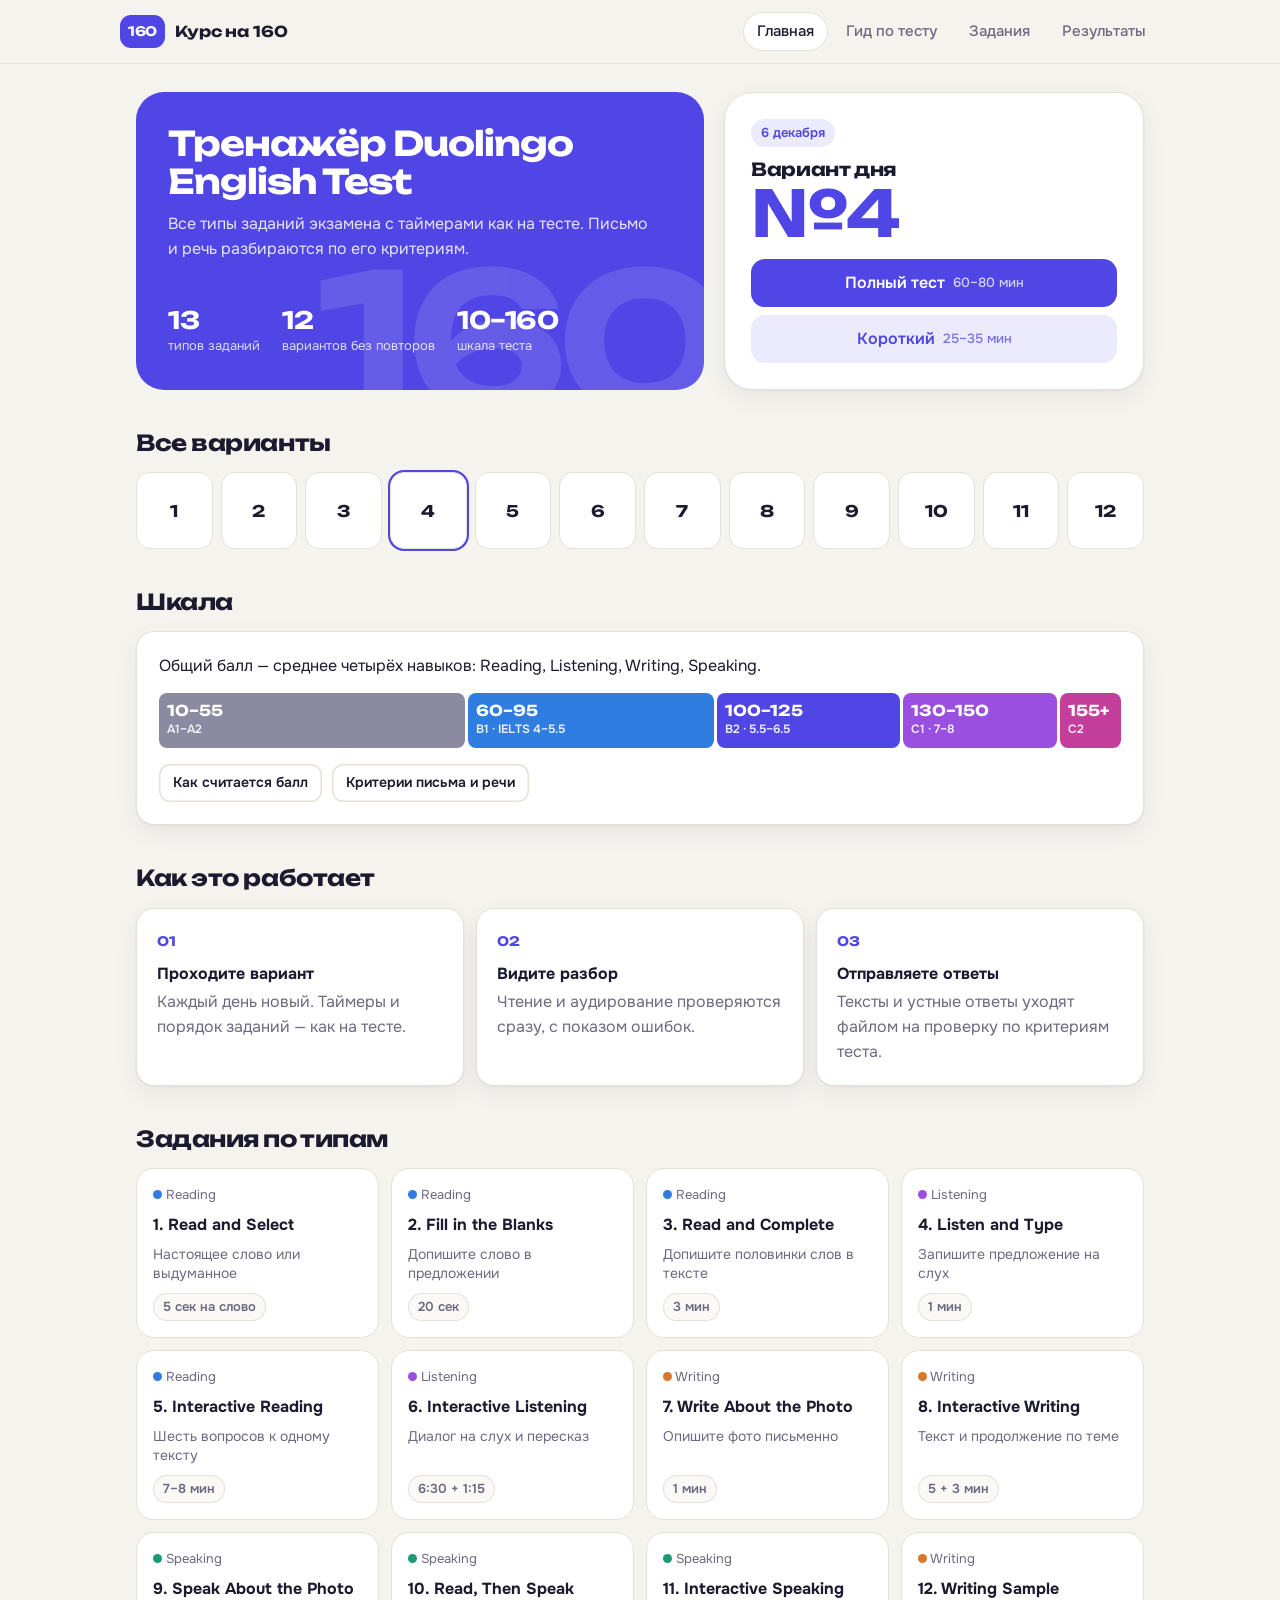
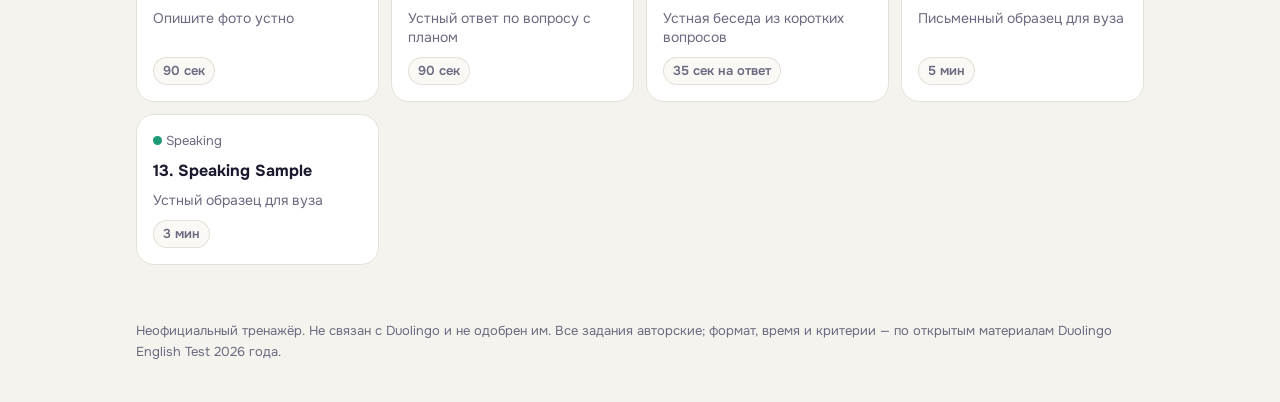
==== index.html @ ee43fe34 "Add DET trainer: 13 task types, 12 variants, guide, answers export Co-Authored-By: Claude Opus 5.5 <" ====
<!doctype html>
<html lang="ru">
<head>
<meta charset="utf-8">
<meta name="viewport" content="width=device-width, initial-scale=1, viewport-fit=cover">
<title>Курс на 160 — тренажёр Duolingo English Test</title>
<meta name="description" content="Неофициальный тренажёр Duolingo English Test: все 13 типов заданий, 12 вариантов, разбор по критериям теста.">
<meta name="theme-color" content="#4f46e5">
<link rel="icon" href="data:image/svg+xml,%3Csvg xmlns='http://www.w3.org/2000/svg' viewBox='0 0 64 64'%3E%3Crect width='64' height='64' rx='16' fill='%234f46e5'/%3E%3Ctext x='32' y='41' font-family='Arial,sans-serif' font-size='24' font-weight='700' text-anchor='middle' fill='white'%3E160%3C/text%3E%3C/svg%3E">
<link rel="preconnect" href="https://fonts.googleapis.com">
<link rel="preconnect" href="https://fonts.gstatic.com" crossorigin>
<link href="https://fonts.googleapis.com/css2?family=Onest:wght@400;500;600;700&family=Unbounded:wght@500;700&display=swap" rel="stylesheet">
<link rel="stylesheet" href="css/style.css?v=8">
</head>
<body>
<header class="top" id="top">
  <a class="logo" href="#/" aria-label="На главную"><span class="logo-mark">160</span><span class="logo-text">Курс на 160</span></a>
  <nav class="nav" id="nav">
    <a href="#/" data-nav="home">Главная</a>
    <a href="#/guide" data-nav="guide">Гид по тесту</a>
    <a href="#/practice" data-nav="practice">Задания</a>
    <a href="#/history" data-nav="history">Результаты</a>
  </nav>
</header>

<main id="app" class="app"></main>

<footer class="foot" id="foot">
  <p>Неофициальный тренажёр. Не связан с Duolingo и не одобрен им. Все задания авторские; формат, время и критерии — по открытым материалам Duolingo English Test 2026 года.</p>
</footer>

<nav class="tabbar" id="tabbar">
  <a href="#/" data-nav="home"><svg viewBox="0 0 24 24"><path d="M4 11.5 12 4l8 7.5V20a1 1 0 0 1-1 1h-4.5v-6h-5v6H5a1 1 0 0 1-1-1z"/></svg><span>Главная</span></a>
  <a href="#/guide" data-nav="guide"><svg viewBox="0 0 24 24"><path d="M5 4h9a4 4 0 0 1 4 4v12H8a3 3 0 0 1-3-3zM8 17h10M9 8h5M9 11.5h5"/></svg><span>Гид</span></a>
  <a href="#/practice" data-nav="practice"><svg viewBox="0 0 24 24"><path d="M4 6h7v5H4zM13 6h7v5h-7zM4 13h7v5H4zM13 13h7v5h-7z"/></svg><span>Задания</span></a>
  <a href="#/history" data-nav="history"><svg viewBox="0 0 24 24"><path d="M5 20V10M12 20V4M19 20v-7"/></svg><span>Результаты</span></a>
</nav>

<div class="toast" id="toast" role="status" aria-live="polite"></div>

<script src="data/words.js?v=8"></script>
<script src="data/fill.js?v=8"></script>
<script src="data/complete.js?v=8"></script>
<script src="data/dictation.js?v=8"></script>
<script src="data/reading.js?v=8"></script>
<script src="data/listening.js?v=8"></script>
<script src="data/prompts.js?v=8"></script>
<script src="js/core.js?v=8"></script>
<script src="js/speech.js?v=8"></script>
<script src="js/tasks.js?v=8"></script>
<script src="js/guide.js?v=8"></script>
<script src="js/app.js?v=8"></script>
</body>
</html>
---- css/style.css ----
:root {
  --bg: #f5f3ee;
  --surface: #ffffff;
  --surface-2: #faf9f6;
  --ink: #1b1a2e;
  --muted: #6c6a80;
  --line: #e5e1d8;
  --accent: #4f46e5;
  --accent-ink: #ffffff;
  --accent-soft: #eceafd;
  --coral: #f2603f;
  --ok: #178f61;
  --ok-soft: #e2f5ec;
  --bad: #cf3f58;
  --bad-soft: #fbe6ea;
  --amber: #c98512;
  --shadow: 0 1px 2px rgba(27, 26, 46, .05), 0 8px 24px rgba(27, 26, 46, .06);
  --r: 18px;
  --r-sm: 12px;
  --font: "Onest", system-ui, -apple-system, "Segoe UI", Roboto, sans-serif;
  --display: "Unbounded", "Onest", system-ui, sans-serif;
  --serif: Georgia, "Times New Roman", serif;
}
@media (prefers-color-scheme: dark) {
  :root {
    --bg: #0f0e1a;
    --surface: #1a1930;
    --surface-2: #15142a;
    --ink: #f1effa;
    --muted: #a3a0bb;
    --line: #2c2a48;
    --accent: #8f88ff;
    --accent-ink: #0f0e1a;
    --accent-soft: #26234b;
    --coral: #ff8163;
    --ok: #4fd3a0;
    --ok-soft: #153528;
    --bad: #ff7c93;
    --bad-soft: #3b1a24;
    --amber: #f0b54a;
    --shadow: 0 1px 2px rgba(0, 0, 0, .3), 0 8px 24px rgba(0, 0, 0, .25);
  }
}

* { box-sizing: border-box; }
html { -webkit-text-size-adjust: 100%; }
body {
  margin: 0;
  background: var(--bg);
  color: var(--ink);
  font: 16px/1.55 var(--font);
  -webkit-font-smoothing: antialiased;
  min-height: 100vh;
  min-height: 100dvh;
}
h1, h2, h3, h4, p { margin: 0; }
a { color: inherit; }
button { font: inherit; color: inherit; }
img { max-width: 100%; display: block; }
[hidden] { display: none !important; }

/* ---------- shell ---------- */
.top {
  position: sticky; top: 0; z-index: 20;
  display: flex; align-items: center; justify-content: space-between; gap: 16px;
  padding: 12px max(16px, calc((100vw - 1040px) / 2));
  background: color-mix(in srgb, var(--bg) 86%, transparent);
  backdrop-filter: blur(12px); -webkit-backdrop-filter: blur(12px);
  border-bottom: 1px solid var(--line);
}
.logo { display: flex; align-items: center; gap: 10px; text-decoration: none; }
.logo-mark {
  font: 700 13px/1 var(--display); letter-spacing: -.02em;
  background: var(--accent); color: var(--accent-ink);
  padding: 10px 8px; border-radius: 11px;
}
.logo-text { font: 700 15px/1 var(--display); letter-spacing: -.01em; }
.nav { display: flex; gap: 4px; }
.nav a {
  text-decoration: none; padding: 8px 14px; border-radius: 999px;
  color: var(--muted); font-weight: 500; font-size: 15px;
}
.nav a:hover { color: var(--ink); }
.nav a.on { background: var(--surface); color: var(--ink); box-shadow: inset 0 0 0 1px var(--line); }
.app { max-width: 1040px; margin: 0 auto; padding: 28px 16px 56px; }
.foot { max-width: 1040px; margin: 0 auto; padding: 0 16px 40px; color: var(--muted); font-size: 13px; }
.tabbar { display: none; }

@media (max-width: 720px) {
  .nav { display: none; }
  .top { padding: 10px 16px; }
  .app { padding: 20px 16px 32px; }
  .foot { padding-bottom: 96px; }
  .tabbar {
    position: fixed; left: 0; right: 0; bottom: 0; z-index: 20;
    display: grid; grid-template-columns: repeat(4, 1fr);
    background: color-mix(in srgb, var(--surface) 94%, transparent);
    backdrop-filter: blur(12px); -webkit-backdrop-filter: blur(12px);
    border-top: 1px solid var(--line);
    padding: 6px 4px calc(6px + env(safe-area-inset-bottom));
  }
  .tabbar a {
    display: flex; flex-direction: column; align-items: center; gap: 2px;
    text-decoration: none; color: var(--muted); font-size: 11px; font-weight: 500; padding: 6px 0;
  }
  .tabbar svg { width: 22px; height: 22px; fill: none; stroke: currentColor; stroke-width: 1.8; stroke-linecap: round; stroke-linejoin: round; }
  .tabbar a.on { color: var(--accent); }
}
body.running .top, body.running .foot, body.running .tabbar { display: none; }
body.running .app { max-width: none; padding: 0; }

/* ---------- basics ---------- */
.btn {
  display: inline-flex; align-items: center; justify-content: center; gap: 8px;
  min-height: 48px; padding: 0 22px; border-radius: 14px; border: 0; cursor: pointer;
  background: var(--accent); color: var(--accent-ink); font-weight: 600; font-size: 16px;
  text-decoration: none; transition: transform .08s, filter .15s, opacity .15s;
}
.btn:hover { filter: brightness(1.07); }
.btn:active { transform: translateY(1px); }
.btn:disabled { opacity: .4; cursor: default; filter: none; }
.btn.ghost { background: transparent; color: var(--ink); box-shadow: inset 0 0 0 1.5px var(--line); }
.btn.soft { background: var(--accent-soft); color: var(--accent); }
.btn.sm { min-height: 38px; padding: 0 14px; font-size: 14px; border-radius: 11px; }
.btn.wide { width: 100%; }
.btn.coral { background: var(--coral); color: #fff; }

.card { background: var(--surface); border: 1px solid var(--line); border-radius: var(--r); padding: 20px; box-shadow: var(--shadow); }
.chip {
  display: inline-flex; align-items: center; gap: 6px; padding: 4px 10px; border-radius: 999px;
  background: var(--accent-soft); color: var(--accent); font-size: 13px; font-weight: 600; white-space: nowrap;
}
.chip.plain { background: var(--surface-2); color: var(--muted); box-shadow: inset 0 0 0 1px var(--line); }
.chip.ok { background: var(--ok-soft); color: var(--ok); }
.chip.bad { background: var(--bad-soft); color: var(--bad); }
.muted { color: var(--muted); }
.sec { margin-top: 40px; }
.sec > h2 { font: 700 22px/1.2 var(--display); letter-spacing: -.02em; margin-bottom: 16px; }
.row { display: flex; flex-wrap: wrap; gap: 10px; align-items: center; }
.grid { display: grid; gap: 12px; }
.grid > * { min-width: 0; }
.en { font-family: var(--serif); }

/* ---------- home ---------- */
.hero {
  display: grid; grid-template-columns: 1.15fr .85fr; gap: 20px; align-items: stretch;
}
.hero-main {
  background: var(--accent); color: var(--accent-ink); border-radius: 28px; padding: 32px;
  display: flex; flex-direction: column; justify-content: space-between; gap: 28px; position: relative; overflow: hidden;
}
.hero-main::after {
  content: "160"; position: absolute; right: -18px; bottom: -46px;
  font: 700 190px/1 var(--display); letter-spacing: -.06em; opacity: .12; pointer-events: none;
}
.hero-main h1 { font: 700 34px/1.12 var(--display); letter-spacing: -.03em; max-width: 13em; }
.hero-main p { opacity: .86; max-width: 30em; margin-top: 12px; }
.hero-facts { display: flex; gap: 22px; flex-wrap: wrap; position: relative; z-index: 1; }
.hero-facts div b { display: block; font: 700 24px/1.1 var(--display); letter-spacing: -.02em; }
.hero-facts div span { font-size: 13px; opacity: .8; }
.today { display: flex; flex-direction: column; gap: 14px; justify-content: space-between; border-radius: 28px; padding: 26px; }
.today .num { font: 700 64px/1 var(--display); letter-spacing: -.04em; color: var(--accent); }
.today h2 { font: 700 18px/1.2 var(--display); letter-spacing: -.02em; }
.today .btns { display: grid; gap: 8px; }
.today .btn small { font-weight: 500; opacity: .75; }

.variants { grid-template-columns: repeat(12, 1fr); gap: 8px; }
.variants button {
  aspect-ratio: 1; border-radius: 14px; border: 1px solid var(--line); background: var(--surface); cursor: pointer;
  font: 700 16px/1 var(--display); position: relative; transition: transform .1s, border-color .15s;
}
.variants button:hover { border-color: var(--accent); transform: translateY(-2px); }
.variants button.done { background: var(--ok-soft); border-color: transparent; color: var(--ok); }
.variants button.today-v { box-shadow: 0 0 0 2px var(--accent); }
@media (max-width: 720px) { .variants { grid-template-columns: repeat(6, 1fr); } }

.types { grid-template-columns: repeat(auto-fill, minmax(230px, 1fr)); }
.type {
  display: flex; flex-direction: column; gap: 10px; text-align: left; cursor: pointer;
  background: var(--surface); border: 1px solid var(--line); border-radius: var(--r); padding: 16px;
  transition: transform .1s, border-color .15s; text-decoration: none;
}
.type:hover { border-color: var(--accent); transform: translateY(-2px); }
.type b { font-size: 16px; line-height: 1.25; }
.type span.ru { color: var(--muted); font-size: 14px; line-height: 1.35; }
.type .row { margin-top: auto; gap: 6px; }
.skill-R { --c: #2f7de1; } .skill-L { --c: #9a4fe0; } .skill-W { --c: #d9772b; } .skill-S { --c: #1c9a78; }
.dot { width: 9px; height: 9px; border-radius: 50%; background: var(--c, var(--accent)); display: inline-block; }

.scale { padding: 22px; }
.scale-bar { display: grid; grid-template-columns: 10fr 8fr 6fr 5fr 2fr; gap: 3px; margin-top: 14px; }
.scale-bar div { border-radius: 8px; padding: 10px 8px; color: #fff; font-size: 12px; font-weight: 600; min-width: 0; }
.scale-bar b { display: block; font: 700 15px/1.1 var(--display); }
.scale-bar span { opacity: .9; white-space: nowrap; }
.scale-bar .a { background: #8b8aa0; } .scale-bar .b1 { background: #2f7de1; } .scale-bar .b2 { background: #4f46e5; }
.scale-bar .c1 { background: #9a4fe0; } .scale-bar .c2 { background: #c43f9b; }
@media (max-width: 720px) {
  .hero { grid-template-columns: 1fr; }
  .hero-main { padding: 24px; border-radius: 22px; }
  .hero-main h1 { font-size: 26px; }
  .hero-main::after { font-size: 130px; bottom: -30px; }
  .today { border-radius: 22px; }
  .scale-bar { grid-template-columns: 1fr; gap: 4px; }
  .scale-bar div { display: flex; justify-content: space-between; align-items: center; padding: 10px 14px; font-size: 13px; }
  .scale-bar b { font-size: 15px; }
}

.steps3 { grid-template-columns: repeat(3, 1fr); }
.steps3 .card b { display: block; margin: 8px 0 4px; }
.steps3 .n { font: 700 13px/1 var(--display); color: var(--accent); }
@media (max-width: 720px) { .steps3 { grid-template-columns: 1fr; } }

/* ---------- guide ---------- */
.guide-wrap { display: grid; grid-template-columns: 230px minmax(0, 1fr); gap: 32px; align-items: start; }
.guide-wrap > * { min-width: 0; }
.toc { position: sticky; top: 76px; display: flex; flex-direction: column; gap: 2px; max-height: calc(100vh - 100px); overflow: auto; padding-right: 4px; }
.toc a { text-decoration: none; color: var(--muted); font-size: 14px; padding: 6px 10px; border-radius: 9px; line-height: 1.3; }
.toc a:hover { color: var(--ink); background: var(--surface); }
.toc .grp { font: 700 11px/1 var(--display); letter-spacing: .06em; text-transform: uppercase; color: var(--muted); padding: 14px 10px 6px; }
.guide h1 { font: 700 30px/1.15 var(--display); letter-spacing: -.03em; }
.guide .lead { color: var(--muted); margin-top: 10px; max-width: 46em; }
.guide section { padding-top: 36px; scroll-margin-top: 70px; }
.guide h2 { font: 700 21px/1.2 var(--display); letter-spacing: -.02em; margin-bottom: 12px; }
.guide h3 { font-size: 16px; margin: 18px 0 6px; }
.guide p + p { margin-top: 10px; }
.guide ul, .guide ol { margin: 8px 0 0; padding-left: 22px; }
.guide li { margin: 5px 0; }
.guide li::marker { color: var(--accent); }
.guide .meta { display: flex; flex-wrap: wrap; gap: 6px; margin-bottom: 12px; }
.guide .ex { background: var(--surface); border: 1px solid var(--line); border-left: 4px solid var(--accent); border-radius: 12px; padding: 14px 16px; margin-top: 12px; }
.guide .ex .lbl { font: 700 11px/1 var(--display); letter-spacing: .06em; text-transform: uppercase; color: var(--accent); margin-bottom: 8px; }
.guide .ex p.en, .guide .ex .en { font-size: 16.5px; line-height: 1.55; }
.guide .ex .why { color: var(--muted); font-size: 14px; margin-top: 8px; }
.guide .task { border-top: 1px solid var(--line); margin-top: 36px; }
.guide .task .head { display: flex; justify-content: space-between; gap: 12px; align-items: flex-start; flex-wrap: wrap; margin-bottom: 10px; }
.guide .task h2 { margin: 0; }
.guide .task .ru { color: var(--muted); }
.tbl { width: 100%; border-collapse: collapse; font-size: 14.5px; margin-top: 12px; background: var(--surface); border-radius: 12px; overflow: hidden; box-shadow: 0 0 0 1px var(--line); }
.tbl th, .tbl td { text-align: left; padding: 8px 12px; border-bottom: 1px solid var(--line); vertical-align: top; }
.tbl th { background: var(--surface-2); font-size: 12.5px; color: var(--muted); font-weight: 600; }
.tbl tr:last-child td { border-bottom: 0; }
.tbl td.num, .tbl th.num { font-variant-numeric: tabular-nums; white-space: nowrap; }
.tbl-scroll { overflow-x: auto; }
.gbx { letter-spacing: .12em; color: var(--accent); font-weight: 700; }
@media (max-width: 860px) {
  .guide-wrap { grid-template-columns: minmax(0, 1fr); gap: 16px; }
  .toc { position: static; flex-direction: row; overflow-x: auto; max-height: none; padding-bottom: 6px; gap: 6px; margin: 0 -16px; padding-left: 16px; padding-right: 16px; }
  .toc a { white-space: nowrap; background: var(--surface); box-shadow: inset 0 0 0 1px var(--line); }
  .toc .grp { display: none; }
  .guide h1 { font-size: 24px; }
}

/* ---------- preflight ---------- */
.pre { max-width: 560px; margin: 0 auto; }
.pre h1 { font: 700 26px/1.15 var(--display); letter-spacing: -.03em; }
.pre .list { display: grid; gap: 8px; margin: 18px 0; }
.pre .list div { display: flex; justify-content: space-between; gap: 12px; padding: 10px 14px; border-radius: 12px; background: var(--surface); border: 1px solid var(--line); font-size: 15px; }
.pre .list div span:last-child { color: var(--muted); white-space: nowrap; }
.field { display: grid; gap: 6px; margin: 16px 0; }
.field label { font-size: 14px; font-weight: 600; }
.input, .ta {
  width: 100%; border: 1.5px solid var(--line); background: var(--surface); color: var(--ink);
  border-radius: 12px; padding: 12px 14px; font: 16px/1.5 var(--font); outline: none;
}
.input:focus, .ta:focus { border-color: var(--accent); }
.ta { resize: vertical; min-height: 150px; font-family: var(--serif); font-size: 17px; }
.checks { display: grid; gap: 8px; margin: 14px 0 20px; }
.check { display: flex; align-items: center; gap: 10px; font-size: 15px; }
.check i { width: 10px; height: 10px; border-radius: 50%; background: var(--line); flex: none; }
.check.ok i { background: var(--ok); } .check.bad i { background: var(--bad); } .check.warn i { background: var(--amber); }

/* ---------- runner ---------- */
.run { min-height: 100vh; min-height: 100dvh; display: flex; flex-direction: column; background: var(--bg); }
.run-top { display: grid; grid-template-columns: 44px 1fr auto; align-items: center; gap: 8px; padding: 10px 14px; }
.icon-btn { width: 40px; height: 40px; border-radius: 12px; border: 0; background: transparent; cursor: pointer; font-size: 18px; color: var(--muted); }
.icon-btn:hover { background: var(--surface); color: var(--ink); }
.run-title { min-width: 0; text-align: center; }
.run-title b { display: block; font-size: 15px; white-space: nowrap; overflow: hidden; text-overflow: ellipsis; }
.run-title span { font-size: 12.5px; color: var(--muted); }
.run-timer { font: 700 16px/1 var(--display); font-variant-numeric: tabular-nums; min-width: 62px; text-align: right; padding-right: 4px; }
.run-timer.low { color: var(--coral); }
.bars { padding: 0 14px; display: grid; gap: 4px; }
.bar { height: 4px; border-radius: 4px; background: var(--line); overflow: hidden; }
.bar i { display: block; height: 100%; width: 0; background: var(--accent); border-radius: 4px; transition: width .2s linear; }
.bar.time i { background: var(--ink); opacity: .55; transition: width .1s linear; }
.bar.time.low i { background: var(--coral); opacity: 1; }
.run-body { flex: 1; width: 100%; max-width: 860px; margin: 0 auto; padding: 22px 16px 16px; display: flex; flex-direction: column; }
.run-body.wide { max-width: 1080px; }
.run-foot { position: sticky; bottom: 0; padding: 12px 16px calc(14px + env(safe-area-inset-bottom)); background: linear-gradient(to top, var(--bg) 70%, transparent); display: flex; justify-content: center; gap: 10px; }
.run-foot .btn { min-width: min(320px, 100%); }
.ask { font-size: 18px; font-weight: 600; line-height: 1.35; margin-bottom: 16px; }
.hint { color: var(--muted); font-size: 14px; }
.center-stack { flex: 1; display: flex; flex-direction: column; align-items: center; justify-content: center; text-align: center; gap: 22px; padding-bottom: 8vh; }
.bigword { font: 500 clamp(34px, 9vw, 60px)/1.1 var(--serif); letter-spacing: .01em; word-break: break-word; }
.yn { display: grid; grid-template-columns: 1fr 1fr; gap: 12px; width: min(420px, 100%); }
.yn button { min-height: 72px; border-radius: 18px; border: 2px solid var(--line); background: var(--surface); font-size: 19px; font-weight: 700; cursor: pointer; display: flex; align-items: center; justify-content: center; gap: 8px; }
.yn .yes:hover, .yn .yes:active { border-color: var(--ok); color: var(--ok); }
.yn .no:hover, .yn .no:active { border-color: var(--bad); color: var(--bad); }

.passage { font: 18px/1.9 var(--serif); background: var(--surface); border: 1px solid var(--line); border-radius: var(--r); padding: 18px 20px; }
.passage h3 { font: 700 15px/1.3 var(--font); margin-bottom: 8px; }
.sentence { font: 21px/2 var(--serif); text-align: center; margin: auto 0; padding: 6vh 0 10vh; }

.gap { display: inline-flex; align-items: baseline; white-space: nowrap; }
.gboxes { position: relative; display: inline-flex; gap: 2px; margin-left: 1px; vertical-align: baseline; }
.gbox {
  display: inline-block; width: .82em; height: 1.35em; line-height: 1.35em; text-align: center; font-style: normal;
  border-radius: 5px; background: var(--accent-soft); color: var(--accent); font-weight: 700;
  box-shadow: inset 0 -2px 0 color-mix(in srgb, var(--accent) 45%, transparent);
}
.gbox.cur { box-shadow: inset 0 0 0 2px var(--accent); }
.ginput { position: absolute; inset: 0; width: 100%; height: 100%; opacity: 0; font-size: 16px; border: 0; padding: 0; margin: 0; cursor: text; }

.player { display: flex; align-items: center; gap: 14px; margin: 6px 0 18px; }
.play {
  width: 64px; height: 64px; border-radius: 50%; border: 0; background: var(--accent); color: var(--accent-ink); cursor: pointer;
  display: grid; place-items: center; flex: none; transition: transform .1s;
}
.play svg { width: 28px; height: 28px; fill: currentColor; }
.play:disabled { opacity: .4; cursor: default; }
.play.on { animation: pulse 1.1s ease-in-out infinite; }
@keyframes pulse { 50% { box-shadow: 0 0 0 12px color-mix(in srgb, var(--accent) 22%, transparent); } }

.split { display: grid; grid-template-columns: 1.2fr 1fr; gap: 20px; align-items: start; }
@media (max-width: 860px) { .split { grid-template-columns: 1fr; } }
.passage select {
  font: 600 16px/1.2 var(--font); color: var(--accent); background: var(--accent-soft); border: 1.5px solid transparent;
  border-radius: 9px; padding: 5px 6px; margin: 0 2px; max-width: 46vw; cursor: pointer;
}
.passage select:focus { border-color: var(--accent); outline: none; }
.passage .slot { display: block; margin: 10px 0; padding: 10px 14px; border-radius: 12px; border: 2px dashed var(--accent); color: var(--accent); background: var(--accent-soft); min-height: 2.6em; }
.passage .w { cursor: pointer; border-radius: 4px; padding: 2px 0; -webkit-tap-highlight-color: transparent; }
.passage.hl { user-select: none; -webkit-user-select: none; }
.passage .w.sel { background: #ffe27a; color: #1b1a2e; box-shadow: .32em 0 0 #ffe27a; }
.passage .w.sel.last { box-shadow: none; }
.passage .w.sel.first { border-radius: 4px 0 0 4px; } .passage .w.sel.last { border-radius: 0 4px 4px 0; }
.opts { display: grid; gap: 8px; }
.opt {
  display: block; width: 100%; text-align: left; padding: 13px 16px; border-radius: 14px; cursor: pointer;
  background: var(--surface); border: 1.5px solid var(--line); font-size: 16px; line-height: 1.4;
}
.opt:hover { border-color: var(--accent); }
.opt.sel { border-color: var(--accent); background: var(--accent-soft); }
.opt.right { border-color: var(--ok); background: var(--ok-soft); }
.opt.wrong { border-color: var(--bad); background: var(--bad-soft); }
.opt:disabled { cursor: default; opacity: 1; color: inherit; }

.chat { display: grid; gap: 8px; margin-bottom: 16px; }
.bub { max-width: 86%; padding: 10px 14px; border-radius: 16px; font-size: 15.5px; line-height: 1.4; }
.bub.them { background: var(--surface); border: 1px solid var(--line); border-bottom-left-radius: 5px; justify-self: start; }
.bub.me { background: var(--accent); color: var(--accent-ink); border-bottom-right-radius: 5px; justify-self: end; }
.bub small { display: block; font-size: 11.5px; opacity: .7; font-weight: 600; margin-bottom: 2px; }
.lc { display: grid; gap: 12px; }
.lc label { font: 17px/1.7 var(--serif); display: block; }
.lc input { display: inline-block; width: min(320px, 100%); margin: 0 4px; padding: 7px 10px; font-size: 16px; }

.photo { border-radius: var(--r); overflow: hidden; background: var(--line); aspect-ratio: 4 / 3; max-height: 46vh; margin: 0 auto 14px; width: 100%; }
.photo img { width: 100%; height: 100%; object-fit: cover; }
.counter { display: flex; justify-content: space-between; color: var(--muted); font-size: 13px; margin-top: 6px; }
.prompt { font: 19px/1.55 var(--serif); background: var(--surface); border: 1px solid var(--line); border-radius: var(--r); padding: 18px 20px; margin-bottom: 14px; }
.prompt ul { margin: 10px 0 0; padding-left: 22px; }
.prompt .prev { font-size: 15px; color: var(--muted); border-top: 1px solid var(--line); margin-top: 12px; padding-top: 12px; white-space: pre-wrap; }
.phase { align-self: flex-start; margin-bottom: 12px; }

.rec { display: flex; flex-direction: column; align-items: center; gap: 12px; padding: 18px 0 8px; margin-top: auto; }
.mic {
  width: 84px; height: 84px; border-radius: 50%; border: 0; cursor: pointer; display: grid; place-items: center;
  background: var(--coral); color: #fff; transition: transform .1s;
}
.mic svg { width: 34px; height: 34px; fill: currentColor; }
.mic.live { animation: pulse-r 1.2s ease-in-out infinite; }
.mic:disabled { background: var(--line); color: var(--muted); cursor: default; }
@keyframes pulse-r { 50% { box-shadow: 0 0 0 16px color-mix(in srgb, var(--coral) 22%, transparent); } }
.rec .state { font-weight: 600; }
.live-text { color: var(--muted); font-size: 14px; text-align: center; min-height: 2.9em; max-height: 2.9em; overflow: hidden; display: flex; flex-direction: column; justify-content: flex-end; width: 100%; }
.avatar { width: 96px; height: 96px; border-radius: 50%; background: var(--accent-soft); color: var(--accent); display: grid; place-items: center; }
.avatar svg { width: 44px; height: 44px; fill: currentColor; }
.avatar.on { animation: pulse 1.1s ease-in-out infinite; }

.interlude { flex: 1; display: flex; flex-direction: column; justify-content: center; gap: 14px; max-width: 520px; margin: 0 auto; width: 100%; padding-bottom: 6vh; }
.interlude .k { font: 700 12px/1 var(--display); letter-spacing: .08em; text-transform: uppercase; color: var(--accent); }
.interlude h2 { font: 700 28px/1.15 var(--display); letter-spacing: -.03em; }
.interlude .facts { display: flex; flex-wrap: wrap; gap: 6px; }

/* ---------- results ---------- */
.res-head { display: flex; justify-content: space-between; align-items: flex-end; gap: 16px; flex-wrap: wrap; }
.res-head h1 { font: 700 28px/1.15 var(--display); letter-spacing: -.03em; }
.est { grid-template-columns: repeat(4, 1fr); margin-top: 18px; }
.est .card { padding: 16px; }
.est .v { font: 700 30px/1 var(--display); letter-spacing: -.03em; margin-top: 8px; }
.est .v.wait { font-size: 15px; font-family: var(--font); color: var(--muted); font-weight: 500; line-height: 1.3; }
.est .k { font-size: 13px; color: var(--muted); display: flex; align-items: center; gap: 6px; }
@media (max-width: 720px) { .est { grid-template-columns: 1fr 1fr; } }
.send { border: 2px solid var(--accent); }
.send h3 { font: 700 18px/1.2 var(--display); letter-spacing: -.02em; }
.send .row { margin-top: 14px; }
.acc { border: 1px solid var(--line); border-radius: var(--r-sm); background: var(--surface); overflow: hidden; }
.acc + .acc { margin-top: 8px; }
.acc summary { list-style: none; cursor: pointer; padding: 14px 16px; display: flex; align-items: center; justify-content: space-between; gap: 12px; }
.acc summary::-webkit-details-marker { display: none; }
.acc summary b { font-size: 15.5px; }
.acc .in { padding: 4px 16px 16px; display: grid; gap: 10px; }
.meter { width: 90px; height: 6px; border-radius: 6px; background: var(--line); overflow: hidden; flex: none; }
.meter i { display: block; height: 100%; background: var(--ok); }
.rv { font-size: 15px; line-height: 1.5; padding: 10px 12px; border-radius: 10px; background: var(--surface-2); }
.rv .q { color: var(--muted); font-size: 13.5px; margin-bottom: 4px; }
.rv .en { font-size: 16px; }
.rv ins { text-decoration: none; background: var(--ok-soft); color: var(--ok); border-radius: 4px; padding: 0 3px; }
.rv del { text-decoration: line-through; background: var(--bad-soft); color: var(--bad); border-radius: 4px; padding: 0 3px; }
.rv img { border-radius: 10px; max-width: 220px; margin-bottom: 8px; }
.wordgrid { display: flex; flex-wrap: wrap; gap: 6px; }
.empty { text-align: center; padding: 56px 16px; color: var(--muted); }
.hist { display: grid; gap: 8px; }
.hist a { display: flex; justify-content: space-between; align-items: center; gap: 12px; text-decoration: none; padding: 14px 16px; border-radius: var(--r-sm); background: var(--surface); border: 1px solid var(--line); }
.hist a:hover { border-color: var(--accent); }

.toast {
  position: fixed; left: 50%; bottom: 90px; transform: translate(-50%, 20px); z-index: 50;
  background: var(--ink); color: var(--bg); padding: 10px 16px; border-radius: 12px; font-size: 14.5px; font-weight: 500;
  opacity: 0; pointer-events: none; transition: opacity .2s, transform .2s; max-width: calc(100vw - 32px); text-align: center;
}
.toast.on { opacity: 1; transform: translate(-50%, 0); }
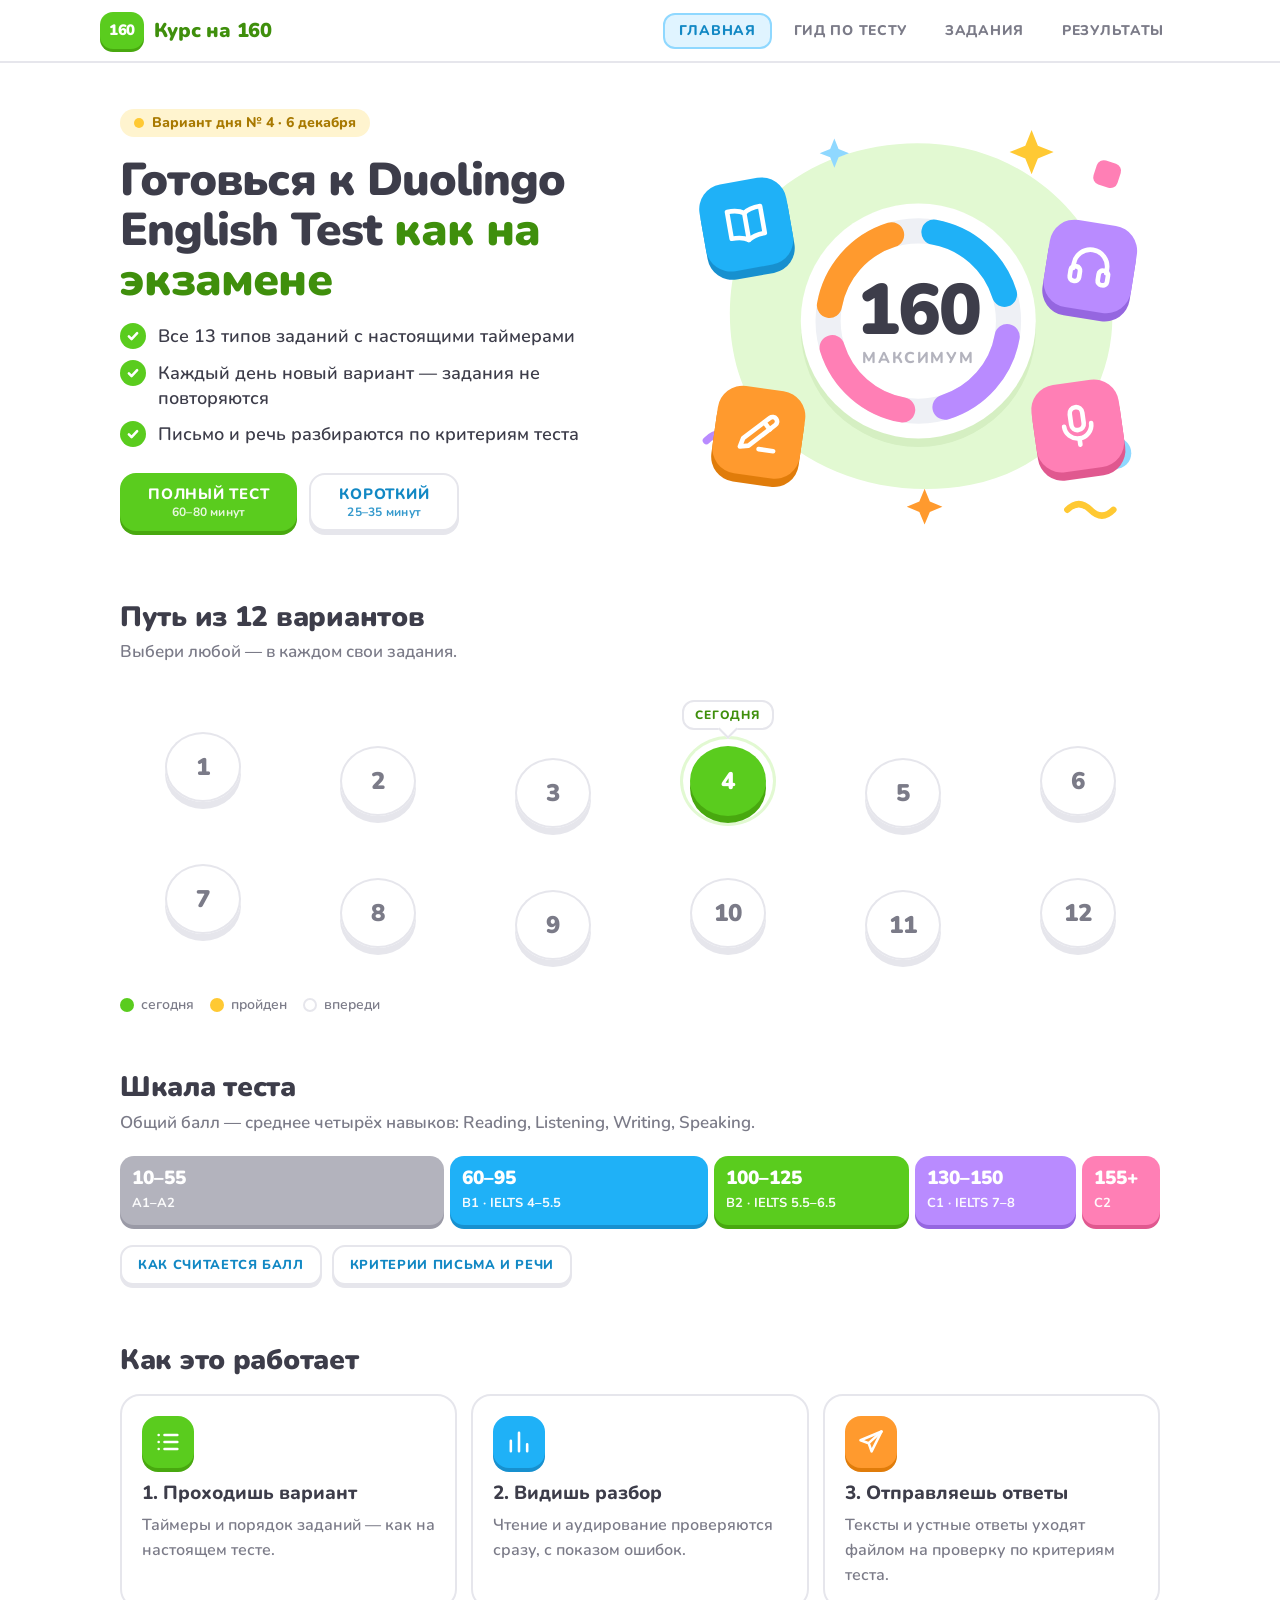
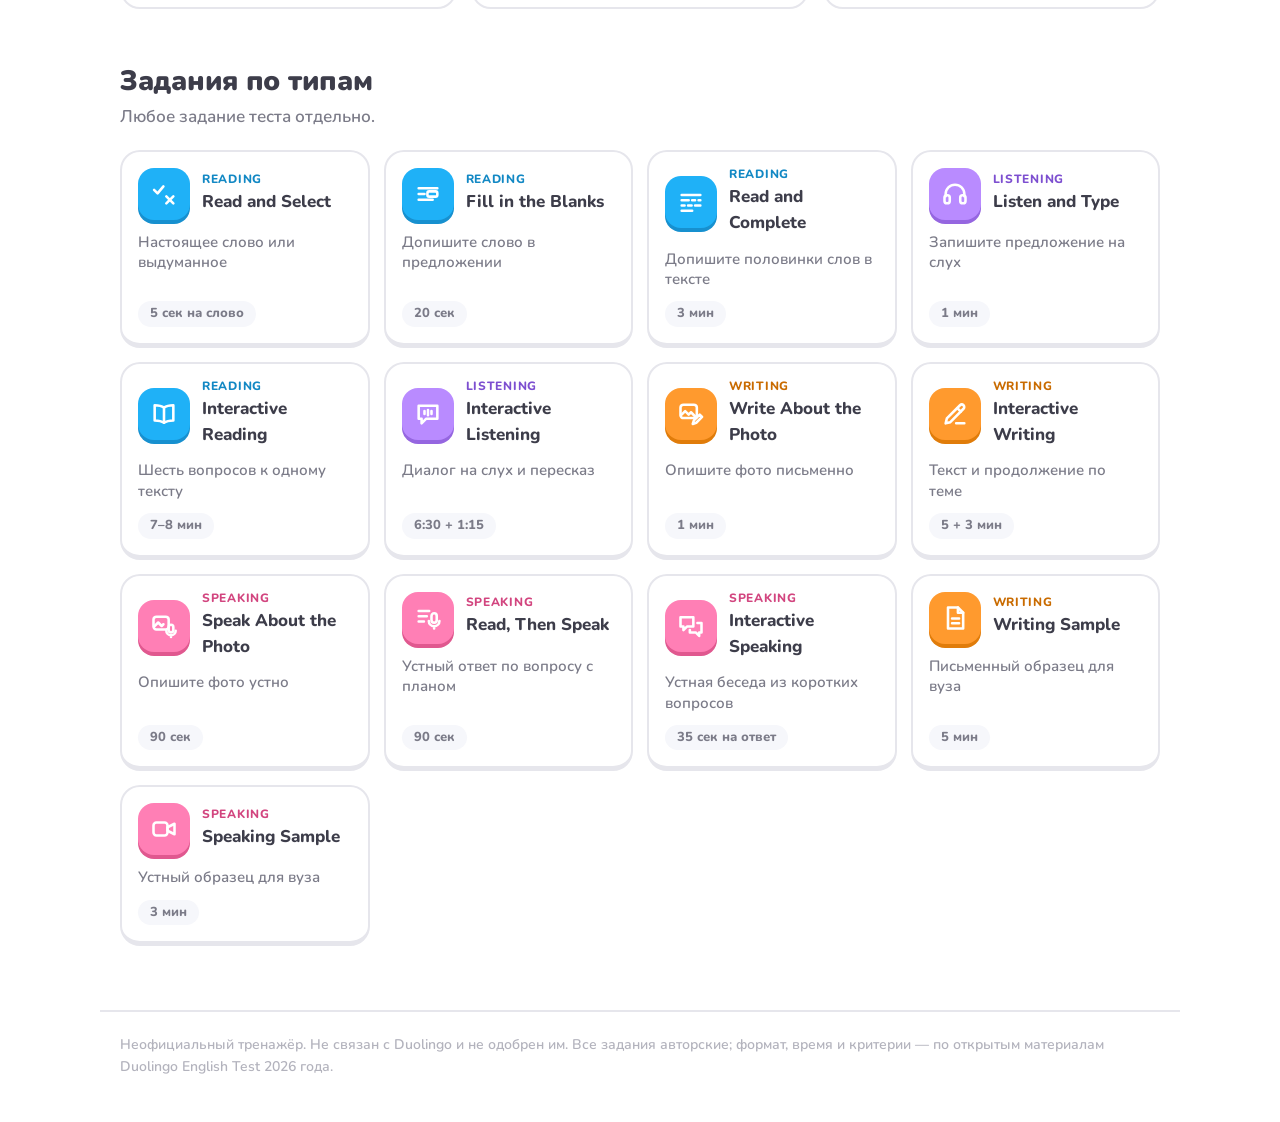
==== commit cc7660df: "Redesign: light playful UI with chunky buttons, task icons, variants path Co-Authored-By: Claude Opu" ====
--- a/index.html
+++ b/index.html
@@ -5,12 +5,13 @@
 <meta name="viewport" content="width=device-width, initial-scale=1, viewport-fit=cover">
 <title>Курс на 160 — тренажёр Duolingo English Test</title>
 <meta name="description" content="Неофициальный тренажёр Duolingo English Test: все 13 типов заданий, 12 вариантов, разбор по критериям теста.">
-<meta name="theme-color" content="#4f46e5">
-<link rel="icon" href="data:image/svg+xml,%3Csvg xmlns='http://www.w3.org/2000/svg' viewBox='0 0 64 64'%3E%3Crect width='64' height='64' rx='16' fill='%234f46e5'/%3E%3Ctext x='32' y='41' font-family='Arial,sans-serif' font-size='24' font-weight='700' text-anchor='middle' fill='white'%3E160%3C/text%3E%3C/svg%3E">
+<meta name="theme-color" content="#ffffff">
+<meta name="color-scheme" content="light">
+<link rel="icon" href="data:image/svg+xml,%3Csvg xmlns='http://www.w3.org/2000/svg' viewBox='0 0 64 64'%3E%3Crect width='64' height='64' rx='16' fill='%235acc1e'/%3E%3Ctext x='32' y='41' font-family='Arial,sans-serif' font-size='24' font-weight='700' text-anchor='middle' fill='white'%3E160%3C/text%3E%3C/svg%3E">
 <link rel="preconnect" href="https://fonts.googleapis.com">
 <link rel="preconnect" href="https://fonts.gstatic.com" crossorigin>
-<link href="https://fonts.googleapis.com/css2?family=Onest:wght@400;500;600;700&family=Unbounded:wght@500;700&display=swap" rel="stylesheet">
-<link rel="stylesheet" href="css/style.css?v=8">
+<link href="https://fonts.googleapis.com/css2?family=Nunito:wght@500;600;700;800;900&display=swap" rel="stylesheet">
+<link rel="stylesheet" href="css/style.css?v=10">
 </head>
 <body>
 <header class="top" id="top">
@@ -38,17 +39,17 @@
 
 <div class="toast" id="toast" role="status" aria-live="polite"></div>
 
-<script src="data/words.js?v=8"></script>
-<script src="data/fill.js?v=8"></script>
-<script src="data/complete.js?v=8"></script>
-<script src="data/dictation.js?v=8"></script>
-<script src="data/reading.js?v=8"></script>
-<script src="data/listening.js?v=8"></script>
-<script src="data/prompts.js?v=8"></script>
-<script src="js/core.js?v=8"></script>
-<script src="js/speech.js?v=8"></script>
-<script src="js/tasks.js?v=8"></script>
-<script src="js/guide.js?v=8"></script>
-<script src="js/app.js?v=8"></script>
+<script src="data/words.js?v=10"></script>
+<script src="data/fill.js?v=10"></script>
+<script src="data/complete.js?v=10"></script>
+<script src="data/dictation.js?v=10"></script>
+<script src="data/reading.js?v=10"></script>
+<script src="data/listening.js?v=10"></script>
+<script src="data/prompts.js?v=10"></script>
+<script src="js/core.js?v=10"></script>
+<script src="js/speech.js?v=10"></script>
+<script src="js/tasks.js?v=10"></script>
+<script src="js/guide.js?v=10"></script>
+<script src="js/app.js?v=10"></script>
 </body>
 </html>
--- a/css/style.css
+++ b/css/style.css
@@ -1,110 +1,91 @@
 :root {
-  --bg: #f5f3ee;
-  --surface: #ffffff;
-  --surface-2: #faf9f6;
-  --ink: #1b1a2e;
-  --muted: #6c6a80;
-  --line: #e5e1d8;
-  --accent: #4f46e5;
-  --accent-ink: #ffffff;
-  --accent-soft: #eceafd;
-  --coral: #f2603f;
-  --ok: #178f61;
-  --ok-soft: #e2f5ec;
-  --bad: #cf3f58;
-  --bad-soft: #fbe6ea;
-  --amber: #c98512;
-  --shadow: 0 1px 2px rgba(27, 26, 46, .05), 0 8px 24px rgba(27, 26, 46, .06);
-  --r: 18px;
-  --r-sm: 12px;
-  --font: "Onest", system-ui, -apple-system, "Segoe UI", Roboto, sans-serif;
-  --display: "Unbounded", "Onest", system-ui, sans-serif;
-  --serif: Georgia, "Times New Roman", serif;
-}
-@media (prefers-color-scheme: dark) {
-  :root {
-    --bg: #0f0e1a;
-    --surface: #1a1930;
-    --surface-2: #15142a;
-    --ink: #f1effa;
-    --muted: #a3a0bb;
-    --line: #2c2a48;
-    --accent: #8f88ff;
-    --accent-ink: #0f0e1a;
-    --accent-soft: #26234b;
-    --coral: #ff8163;
-    --ok: #4fd3a0;
-    --ok-soft: #153528;
-    --bad: #ff7c93;
-    --bad-soft: #3b1a24;
-    --amber: #f0b54a;
-    --shadow: 0 1px 2px rgba(0, 0, 0, .3), 0 8px 24px rgba(0, 0, 0, .25);
-  }
+  color-scheme: light;
+  --bg: #ffffff;
+  --soft: #f6f7fb;
+  --line: #e6e6ec;
+  --line-d: #d3d3dc;
+  --ink: #3d3d4a;
+  --muted: #7b7b88;
+  --faint: #b3b3bd;
+
+  --green: #5acc1e;  --green-d: #48a80f;  --green-s: #e2f9d2;  --green-t: #3f8f0c;
+  --blue: #1fb1f7;   --blue-d: #1790cf;   --blue-s: #e0f4ff;   --blue-b: #8fd8ff;  --blue-t: #1288c4;
+  --yellow: #ffc933; --yellow-d: #e3a700; --yellow-s: #fff4cf; --yellow-t: #a87900;
+  --red: #ff5252;    --red-d: #e03535;    --red-s: #ffe3e3;    --red-t: #d92f2f;
+  --violet: #b98bff; --violet-d: #9566e0; --violet-s: #f1e8ff; --violet-t: #7d4fd0;
+  --orange: #ff9a2e; --orange-d: #e07c0a; --orange-s: #ffecd6; --orange-t: #c96b00;
+  --pink: #ff7fb5;   --pink-d: #e0588f;   --pink-s: #ffe6f1;   --pink-t: #d2457f;
+
+  --r: 20px;
+  --r-sm: 14px;
+  --font: "Nunito", system-ui, -apple-system, "Segoe UI", Roboto, sans-serif;
 }
 
 * { box-sizing: border-box; }
 html { -webkit-text-size-adjust: 100%; }
 body {
-  margin: 0;
-  background: var(--bg);
-  color: var(--ink);
-  font: 16px/1.55 var(--font);
+  margin: 0; background: var(--bg); color: var(--ink);
+  font: 600 17px/1.55 var(--font);
   -webkit-font-smoothing: antialiased;
-  min-height: 100vh;
-  min-height: 100dvh;
+  min-height: 100vh; min-height: 100dvh;
 }
 h1, h2, h3, h4, p { margin: 0; }
 a { color: inherit; }
 button { font: inherit; color: inherit; }
 img { max-width: 100%; display: block; }
 [hidden] { display: none !important; }
+b, strong { font-weight: 800; }
+
+/* skill colours */
+.c-R, .c-blue   { --c: var(--blue);   --cd: var(--blue-d);   --cs: var(--blue-s);   --ct: var(--blue-t); }
+.c-L, .c-violet { --c: var(--violet); --cd: var(--violet-d); --cs: var(--violet-s); --ct: var(--violet-t); }
+.c-W, .c-orange { --c: var(--orange); --cd: var(--orange-d); --cs: var(--orange-s); --ct: var(--orange-t); }
+.c-S, .c-pink   { --c: var(--pink);   --cd: var(--pink-d);   --cs: var(--pink-s);   --ct: var(--pink-t); }
+.c-green  { --c: var(--green);  --cd: var(--green-d);  --cs: var(--green-s);  --ct: var(--green-t); }
+.c-yellow { --c: var(--yellow); --cd: var(--yellow-d); --cs: var(--yellow-s); --ct: var(--yellow-t); }
 
 /* ---------- shell ---------- */
 .top {
   position: sticky; top: 0; z-index: 20;
   display: flex; align-items: center; justify-content: space-between; gap: 16px;
-  padding: 12px max(16px, calc((100vw - 1040px) / 2));
-  background: color-mix(in srgb, var(--bg) 86%, transparent);
-  backdrop-filter: blur(12px); -webkit-backdrop-filter: blur(12px);
-  border-bottom: 1px solid var(--line);
+  padding: 12px max(20px, calc((100vw - 1080px) / 2));
+  background: rgba(255, 255, 255, .94); backdrop-filter: blur(10px); -webkit-backdrop-filter: blur(10px);
+  border-bottom: 2px solid var(--line);
 }
 .logo { display: flex; align-items: center; gap: 10px; text-decoration: none; }
 .logo-mark {
-  font: 700 13px/1 var(--display); letter-spacing: -.02em;
-  background: var(--accent); color: var(--accent-ink);
-  padding: 10px 8px; border-radius: 11px;
-}
-.logo-text { font: 700 15px/1 var(--display); letter-spacing: -.01em; }
-.nav { display: flex; gap: 4px; }
+  font: 900 15px/1 var(--font); color: #fff; background: var(--green);
+  padding: 11px 9px; border-radius: 13px; box-shadow: 0 3px 0 var(--green-d); letter-spacing: -.02em;
+}
+.logo-text { font: 900 20px/1 var(--font); letter-spacing: -.01em; color: var(--green-t); }
+.nav { display: flex; gap: 6px; }
 .nav a {
-  text-decoration: none; padding: 8px 14px; border-radius: 999px;
-  color: var(--muted); font-weight: 500; font-size: 15px;
-}
-.nav a:hover { color: var(--ink); }
-.nav a.on { background: var(--surface); color: var(--ink); box-shadow: inset 0 0 0 1px var(--line); }
-.app { max-width: 1040px; margin: 0 auto; padding: 28px 16px 56px; }
-.foot { max-width: 1040px; margin: 0 auto; padding: 0 16px 40px; color: var(--muted); font-size: 13px; }
+  text-decoration: none; padding: 9px 14px; border-radius: 12px; border: 2px solid transparent;
+  color: var(--muted); font: 800 14px/1 var(--font); text-transform: uppercase; letter-spacing: .05em;
+}
+.nav a:hover { background: var(--soft); }
+.nav a.on { background: var(--blue-s); border-color: var(--blue-b); color: var(--blue-t); }
+.app { max-width: 1080px; margin: 0 auto; padding: 32px 20px 64px; }
+.foot { max-width: 1080px; margin: 0 auto; padding: 22px 20px 44px; color: var(--faint); font-size: 14px; border-top: 2px solid var(--line); }
 .tabbar { display: none; }
 
-@media (max-width: 720px) {
+@media (max-width: 760px) {
   .nav { display: none; }
   .top { padding: 10px 16px; }
-  .app { padding: 20px 16px 32px; }
-  .foot { padding-bottom: 96px; }
+  .app { padding: 20px 16px 36px; }
+  .foot { padding: 18px 16px 104px; }
   .tabbar {
     position: fixed; left: 0; right: 0; bottom: 0; z-index: 20;
-    display: grid; grid-template-columns: repeat(4, 1fr);
-    background: color-mix(in srgb, var(--surface) 94%, transparent);
-    backdrop-filter: blur(12px); -webkit-backdrop-filter: blur(12px);
-    border-top: 1px solid var(--line);
-    padding: 6px 4px calc(6px + env(safe-area-inset-bottom));
+    display: grid; grid-template-columns: repeat(4, 1fr); gap: 4px;
+    background: #fff; border-top: 2px solid var(--line);
+    padding: 6px 8px calc(6px + env(safe-area-inset-bottom));
   }
   .tabbar a {
-    display: flex; flex-direction: column; align-items: center; gap: 2px;
-    text-decoration: none; color: var(--muted); font-size: 11px; font-weight: 500; padding: 6px 0;
+    display: flex; flex-direction: column; align-items: center; gap: 2px; padding: 7px 0 5px;
+    text-decoration: none; color: var(--faint); font: 800 11px/1.2 var(--font); border-radius: 12px; border: 2px solid transparent;
   }
-  .tabbar svg { width: 22px; height: 22px; fill: none; stroke: currentColor; stroke-width: 1.8; stroke-linecap: round; stroke-linejoin: round; }
-  .tabbar a.on { color: var(--accent); }
+  .tabbar svg { width: 24px; height: 24px; fill: none; stroke: currentColor; stroke-width: 2.2; stroke-linecap: round; stroke-linejoin: round; }
+  .tabbar a.on { color: var(--blue-t); background: var(--blue-s); border-color: var(--blue-b); }
 }
 body.running .top, body.running .foot, body.running .tabbar { display: none; }
 body.running .app { max-width: none; padding: 0; }
@@ -112,311 +93,417 @@
 /* ---------- basics ---------- */
 .btn {
   display: inline-flex; align-items: center; justify-content: center; gap: 8px;
-  min-height: 48px; padding: 0 22px; border-radius: 14px; border: 0; cursor: pointer;
-  background: var(--accent); color: var(--accent-ink); font-weight: 600; font-size: 16px;
-  text-decoration: none; transition: transform .08s, filter .15s, opacity .15s;
-}
-.btn:hover { filter: brightness(1.07); }
-.btn:active { transform: translateY(1px); }
-.btn:disabled { opacity: .4; cursor: default; filter: none; }
-.btn.ghost { background: transparent; color: var(--ink); box-shadow: inset 0 0 0 1.5px var(--line); }
-.btn.soft { background: var(--accent-soft); color: var(--accent); }
-.btn.sm { min-height: 38px; padding: 0 14px; font-size: 14px; border-radius: 11px; }
+  min-height: 50px; padding: 0 24px; border: 0; border-radius: 16px; cursor: pointer; text-decoration: none;
+  background: var(--green); color: #fff; box-shadow: 0 4px 0 var(--green-d);
+  font: 800 15px/1.1 var(--font); text-transform: uppercase; letter-spacing: .05em;
+  transition: filter .12s, transform .06s, box-shadow .06s; margin-bottom: 4px; -webkit-tap-highlight-color: transparent;
+}
+.btn:hover { filter: brightness(1.06); }
+.btn:active { transform: translateY(4px); box-shadow: none; }
+.btn small { font: 700 12px/1 var(--font); opacity: .85; letter-spacing: .02em; text-transform: none; }
+.btn:disabled { background: var(--line); color: var(--faint); box-shadow: none; cursor: default; filter: none; transform: none; }
+.btn.blue { background: var(--blue); box-shadow: 0 4px 0 var(--blue-d); }
+.btn.ghost, .btn.soft { background: #fff; color: var(--blue-t); box-shadow: 0 4px 0 var(--line); border: 2px solid var(--line); }
+.btn.ghost:hover, .btn.soft:hover { background: var(--soft); filter: none; }
+.btn.ghost:active, .btn.soft:active { box-shadow: none; }
+.btn.sm { min-height: 40px; padding: 0 16px; font-size: 13px; border-radius: 13px; box-shadow: 0 3px 0 var(--green-d); margin-bottom: 3px; }
+.btn.sm.ghost { box-shadow: 0 3px 0 var(--line); }
+.btn.sm:active { transform: translateY(3px); box-shadow: none; }
 .btn.wide { width: 100%; }
-.btn.coral { background: var(--coral); color: #fff; }
-
-.card { background: var(--surface); border: 1px solid var(--line); border-radius: var(--r); padding: 20px; box-shadow: var(--shadow); }
+
+.card { background: #fff; border: 2px solid var(--line); border-radius: var(--r); padding: 20px; }
 .chip {
-  display: inline-flex; align-items: center; gap: 6px; padding: 4px 10px; border-radius: 999px;
-  background: var(--accent-soft); color: var(--accent); font-size: 13px; font-weight: 600; white-space: nowrap;
-}
-.chip.plain { background: var(--surface-2); color: var(--muted); box-shadow: inset 0 0 0 1px var(--line); }
-.chip.ok { background: var(--ok-soft); color: var(--ok); }
-.chip.bad { background: var(--bad-soft); color: var(--bad); }
+  display: inline-flex; align-items: center; gap: 6px; padding: 5px 12px; border-radius: 999px;
+  background: var(--cs, var(--blue-s)); color: var(--ct, var(--blue-t)); font: 800 13px/1.2 var(--font); white-space: nowrap;
+}
+.chip.plain { background: var(--soft); color: var(--muted); }
+.chip.ok { background: var(--green-s); color: var(--green-t); }
+.chip.bad { background: var(--red-s); color: var(--red-t); }
 .muted { color: var(--muted); }
-.sec { margin-top: 40px; }
-.sec > h2 { font: 700 22px/1.2 var(--display); letter-spacing: -.02em; margin-bottom: 16px; }
+.sec { margin-top: 56px; position: relative; }
+.sec > h2 { font: 900 28px/1.15 var(--font); letter-spacing: -.01em; margin-bottom: 6px; }
+.sec > .sub { color: var(--muted); margin-bottom: 20px; }
+.sec > h2 + .grid, .sec > h2 + .card, .sec > h2 + details { margin-top: 18px; }
 .row { display: flex; flex-wrap: wrap; gap: 10px; align-items: center; }
-.grid { display: grid; gap: 12px; }
+.grid { display: grid; gap: 14px; }
 .grid > * { min-width: 0; }
-.en { font-family: var(--serif); }
+.en { font-family: var(--font); }
+.dot { width: 10px; height: 10px; border-radius: 50%; background: var(--c, var(--blue)); display: inline-block; flex: none; }
+.ico {
+  display: grid; place-items: center; flex: none; width: 52px; height: 52px; border-radius: 16px;
+  background: var(--c, var(--blue)); color: #fff; box-shadow: 0 4px 0 var(--cd, var(--blue-d));
+}
+.ico svg { width: 28px; height: 28px; fill: none; stroke: currentColor; stroke-width: 2.2; stroke-linecap: round; stroke-linejoin: round; }
+.ico.sm { width: 38px; height: 38px; border-radius: 12px; box-shadow: 0 3px 0 var(--cd, var(--blue-d)); }
+.ico.sm svg { width: 21px; height: 21px; }
+.ico.lg { width: 84px; height: 84px; border-radius: 26px; box-shadow: 0 6px 0 var(--cd, var(--blue-d)); }
+.ico.lg svg { width: 46px; height: 46px; }
 
 /* ---------- home ---------- */
-.hero {
-  display: grid; grid-template-columns: 1.15fr .85fr; gap: 20px; align-items: stretch;
-}
-.hero-main {
-  background: var(--accent); color: var(--accent-ink); border-radius: 28px; padding: 32px;
-  display: flex; flex-direction: column; justify-content: space-between; gap: 28px; position: relative; overflow: hidden;
-}
-.hero-main::after {
-  content: "160"; position: absolute; right: -18px; bottom: -46px;
-  font: 700 190px/1 var(--display); letter-spacing: -.06em; opacity: .12; pointer-events: none;
-}
-.hero-main h1 { font: 700 34px/1.12 var(--display); letter-spacing: -.03em; max-width: 13em; }
-.hero-main p { opacity: .86; max-width: 30em; margin-top: 12px; }
-.hero-facts { display: flex; gap: 22px; flex-wrap: wrap; position: relative; z-index: 1; }
-.hero-facts div b { display: block; font: 700 24px/1.1 var(--display); letter-spacing: -.02em; }
-.hero-facts div span { font-size: 13px; opacity: .8; }
-.today { display: flex; flex-direction: column; gap: 14px; justify-content: space-between; border-radius: 28px; padding: 26px; }
-.today .num { font: 700 64px/1 var(--display); letter-spacing: -.04em; color: var(--accent); }
-.today h2 { font: 700 18px/1.2 var(--display); letter-spacing: -.02em; }
-.today .btns { display: grid; gap: 8px; }
-.today .btn small { font-weight: 500; opacity: .75; }
-
-.variants { grid-template-columns: repeat(12, 1fr); gap: 8px; }
-.variants button {
-  aspect-ratio: 1; border-radius: 14px; border: 1px solid var(--line); background: var(--surface); cursor: pointer;
-  font: 700 16px/1 var(--display); position: relative; transition: transform .1s, border-color .15s;
-}
-.variants button:hover { border-color: var(--accent); transform: translateY(-2px); }
-.variants button.done { background: var(--ok-soft); border-color: transparent; color: var(--ok); }
-.variants button.today-v { box-shadow: 0 0 0 2px var(--accent); }
-@media (max-width: 720px) { .variants { grid-template-columns: repeat(6, 1fr); } }
-
-.types { grid-template-columns: repeat(auto-fill, minmax(230px, 1fr)); }
+.hero { display: grid; grid-template-columns: 1.05fr .95fr; gap: 24px; align-items: center; padding: 12px 0 8px; }
+.kicker { display: inline-flex; align-items: center; gap: 8px; padding: 7px 14px; border-radius: 999px; background: var(--yellow-s); color: var(--yellow-t); font: 800 14px/1 var(--font); }
+.kicker i { width: 10px; height: 10px; border-radius: 50%; background: var(--yellow); }
+.hero h1 { font: 900 46px/1.08 var(--font); letter-spacing: -.02em; margin: 18px 0 20px; }
+.hero h1 em { font-style: normal; color: var(--green-t); }
+.ticks { list-style: none; margin: 0 0 26px; padding: 0; display: grid; gap: 12px; }
+.ticks li { display: flex; align-items: flex-start; gap: 12px; font-size: 18px; line-height: 1.35; }
+.ticks li::before {
+  content: ""; flex: none; width: 26px; height: 26px; border-radius: 50%; margin-top: -1px;
+  background: var(--green) url("data:image/svg+xml,%3Csvg xmlns='http://www.w3.org/2000/svg' viewBox='0 0 24 24' fill='none' stroke='white' stroke-width='3.4' stroke-linecap='round' stroke-linejoin='round'%3E%3Cpath d='M6.5 12.5l3.6 3.6 7.400-8'/%3E%3C/svg%3E") center / 18px no-repeat;
+}
+.cta { display: flex; flex-wrap: wrap; gap: 12px; }
+.cta .btn { min-height: 58px; padding: 0 28px; flex-direction: column; gap: 4px; }
+.hero-art { position: relative; }
+.hero-art svg { width: 100%; height: auto; display: block; overflow: visible; }
+.float { animation: float 5s ease-in-out infinite; transform-box: fill-box; transform-origin: center; }
+.float.b { animation-delay: -1.2s; } .float.c { animation-delay: -2.4s; } .float.d { animation-delay: -3.6s; }
+.spin { animation: twinkle 3.2s ease-in-out infinite; transform-box: fill-box; transform-origin: center; }
+.spin.b { animation-delay: -1s; } .spin.c { animation-delay: -2s; }
+@keyframes float { 50% { transform: translateY(-9px) rotate(2deg); } }
+@keyframes twinkle { 50% { transform: scale(.6) rotate(20deg); opacity: .5; } }
+@media (prefers-reduced-motion: reduce) { .float, .spin, .node.today .tip { animation: none !important; } }
+
+.path { display: grid; grid-template-columns: repeat(6, 1fr); gap: 62px 10px; padding: 46px 0 30px; justify-items: center; }
+.node {
+  position: relative; width: 76px; height: 70px; border-radius: 50%; border: 0; cursor: pointer;
+  background: #fff; color: var(--muted); box-shadow: 0 0 0 2px var(--line) inset, 0 7px 0 var(--line);
+  font: 900 24px/1 var(--font); transition: transform .06s, box-shadow .06s; -webkit-tap-highlight-color: transparent;
+}
+.node:nth-child(6n+2), .node:nth-child(6n+6) { transform: translateY(14px); }
+.node:nth-child(6n+3), .node:nth-child(6n+5) { transform: translateY(26px); }
+.node:nth-child(6n+4) { transform: translateY(14px); }
+.node:hover { filter: brightness(.97); }
+.node:active { box-shadow: 0 0 0 2px var(--line) inset; margin-top: 7px; margin-bottom: -7px; }
+.node.done { background: var(--yellow); color: #fff; box-shadow: 0 7px 0 var(--yellow-d); }
+.node.done:active { box-shadow: none; }
+.node.today { background: var(--green); color: #fff; box-shadow: 0 7px 0 var(--green-d), 0 0 0 7px #fff, 0 0 0 10px var(--green-s); }
+.node.today:active { box-shadow: 0 0 0 7px #fff, 0 0 0 10px var(--green-s); }
+.node svg { width: 34px; height: 34px; fill: none; stroke: currentColor; stroke-width: 3.4; stroke-linecap: round; stroke-linejoin: round; }
+.node .tip {
+  position: absolute; left: 50%; bottom: calc(100% + 16px); transform: translateX(-50%);
+  background: #fff; color: var(--green-t); border: 2px solid var(--line); border-radius: 12px; padding: 7px 12px;
+  font: 800 12px/1 var(--font); text-transform: uppercase; letter-spacing: .06em; white-space: nowrap; animation: bob 1.6s ease-in-out infinite;
+}
+.node .tip::after { content: ""; position: absolute; left: 50%; top: 100%; width: 12px; height: 12px; background: #fff; border-right: 2px solid var(--line); border-bottom: 2px solid var(--line); transform: translate(-50%, -6px) rotate(45deg); }
+@keyframes bob { 50% { transform: translate(-50%, -5px); } }
+.legend { display: flex; flex-wrap: wrap; gap: 16px; color: var(--muted); font-size: 14px; margin-top: 30px; }
+.legend span { display: inline-flex; align-items: center; gap: 7px; }
+.legend i { width: 14px; height: 14px; border-radius: 50%; }
+
+.scale-bar { display: grid; grid-template-columns: 10fr 8fr 6fr 5fr 2.4fr; gap: 6px; margin-top: 18px; }
+.scale-bar div { border-radius: 14px; padding: 12px 12px 10px; color: #fff; background: var(--c); box-shadow: 0 4px 0 var(--cd); min-width: 0; }
+.scale-bar b { display: block; font: 900 19px/1.1 var(--font); }
+.scale-bar span { font: 700 13px/1.2 var(--font); opacity: .95; white-space: nowrap; }
+.scale-bar .a { --c: #b3b3bd; --cd: #9a9aa6; }
+
+.steps3 { grid-template-columns: repeat(3, 1fr); }
+.steps3 .card { display: grid; gap: 8px; align-content: start; }
+.steps3 .card b { font: 800 19px/1.2 var(--font); margin-top: 6px; }
+.steps3 .card span.t { color: var(--muted); font-size: 16px; }
+
+.types { grid-template-columns: repeat(auto-fill, minmax(240px, 1fr)); }
 .type {
-  display: flex; flex-direction: column; gap: 10px; text-align: left; cursor: pointer;
-  background: var(--surface); border: 1px solid var(--line); border-radius: var(--r); padding: 16px;
-  transition: transform .1s, border-color .15s; text-decoration: none;
-}
-.type:hover { border-color: var(--accent); transform: translateY(-2px); }
-.type b { font-size: 16px; line-height: 1.25; }
-.type span.ru { color: var(--muted); font-size: 14px; line-height: 1.35; }
-.type .row { margin-top: auto; gap: 6px; }
-.skill-R { --c: #2f7de1; } .skill-L { --c: #9a4fe0; } .skill-W { --c: #d9772b; } .skill-S { --c: #1c9a78; }
-.dot { width: 9px; height: 9px; border-radius: 50%; background: var(--c, var(--accent)); display: inline-block; }
-
-.scale { padding: 22px; }
-.scale-bar { display: grid; grid-template-columns: 10fr 8fr 6fr 5fr 2fr; gap: 3px; margin-top: 14px; }
-.scale-bar div { border-radius: 8px; padding: 10px 8px; color: #fff; font-size: 12px; font-weight: 600; min-width: 0; }
-.scale-bar b { display: block; font: 700 15px/1.1 var(--display); }
-.scale-bar span { opacity: .9; white-space: nowrap; }
-.scale-bar .a { background: #8b8aa0; } .scale-bar .b1 { background: #2f7de1; } .scale-bar .b2 { background: #4f46e5; }
-.scale-bar .c1 { background: #9a4fe0; } .scale-bar .c2 { background: #c43f9b; }
-@media (max-width: 720px) {
-  .hero { grid-template-columns: 1fr; }
-  .hero-main { padding: 24px; border-radius: 22px; }
-  .hero-main h1 { font-size: 26px; }
-  .hero-main::after { font-size: 130px; bottom: -30px; }
-  .today { border-radius: 22px; }
-  .scale-bar { grid-template-columns: 1fr; gap: 4px; }
-  .scale-bar div { display: flex; justify-content: space-between; align-items: center; padding: 10px 14px; font-size: 13px; }
-  .scale-bar b { font-size: 15px; }
-}
-
-.steps3 { grid-template-columns: repeat(3, 1fr); }
-.steps3 .card b { display: block; margin: 8px 0 4px; }
-.steps3 .n { font: 700 13px/1 var(--display); color: var(--accent); }
-@media (max-width: 720px) { .steps3 { grid-template-columns: 1fr; } }
+  display: flex; flex-direction: column; gap: 12px; text-align: left; cursor: pointer; text-decoration: none;
+  background: #fff; border: 2px solid var(--line); border-bottom-width: 5px; border-radius: var(--r); padding: 16px;
+  transition: transform .08s, border-color .12s, background .12s;
+}
+.type:hover { border-color: var(--c); background: var(--cs); }
+.type:active { transform: translateY(3px); border-bottom-width: 2px; margin-bottom: 3px; }
+.type .hd { display: flex; align-items: center; gap: 12px; }
+.type .hd small { display: block; font: 800 12px/1 var(--font); text-transform: uppercase; letter-spacing: .06em; color: var(--ct); margin-bottom: 4px; }
+.type b { font: 800 17px/1.2 var(--font); }
+.type .ru { color: var(--muted); font-size: 15px; line-height: 1.35; }
+.type .chip { align-self: flex-start; margin-top: auto; }
+
+.blob { position: absolute; z-index: -1; border-radius: 50%; pointer-events: none; }
+
+@media (max-width: 760px) {
+  .hero { grid-template-columns: 1fr; gap: 8px; }
+  .hero-art { order: -1; max-width: 330px; margin: 0 auto; width: 100%; }
+  .hero h1 { font-size: 32px; margin: 14px 0 16px; }
+  .ticks li { font-size: 16.5px; }
+  .cta .btn { flex: 1 1 100%; }
+  .sec { margin-top: 44px; }
+  .sec > h2 { font-size: 24px; }
+  .path { grid-template-columns: repeat(4, 1fr); gap: 58px 6px; }
+  .node { width: 68px; height: 63px; font-size: 22px; }
+  .node:nth-child(n) { transform: none; }
+  .node:nth-child(4n+2), .node:nth-child(4n+4) { transform: translateY(14px); }
+  .node:nth-child(4n+3) { transform: translateY(24px); }
+  .scale-bar { grid-template-columns: 1fr; }
+  .scale-bar div { display: flex; justify-content: space-between; align-items: center; padding: 11px 14px; }
+  .steps3 { grid-template-columns: 1fr; }
+}
 
 /* ---------- guide ---------- */
-.guide-wrap { display: grid; grid-template-columns: 230px minmax(0, 1fr); gap: 32px; align-items: start; }
+.guide-wrap { display: grid; grid-template-columns: 250px minmax(0, 1fr); gap: 36px; align-items: start; }
 .guide-wrap > * { min-width: 0; }
-.toc { position: sticky; top: 76px; display: flex; flex-direction: column; gap: 2px; max-height: calc(100vh - 100px); overflow: auto; padding-right: 4px; }
-.toc a { text-decoration: none; color: var(--muted); font-size: 14px; padding: 6px 10px; border-radius: 9px; line-height: 1.3; }
-.toc a:hover { color: var(--ink); background: var(--surface); }
-.toc .grp { font: 700 11px/1 var(--display); letter-spacing: .06em; text-transform: uppercase; color: var(--muted); padding: 14px 10px 6px; }
-.guide h1 { font: 700 30px/1.15 var(--display); letter-spacing: -.03em; }
-.guide .lead { color: var(--muted); margin-top: 10px; max-width: 46em; }
-.guide section { padding-top: 36px; scroll-margin-top: 70px; }
-.guide h2 { font: 700 21px/1.2 var(--display); letter-spacing: -.02em; margin-bottom: 12px; }
-.guide h3 { font-size: 16px; margin: 18px 0 6px; }
+.toc { position: sticky; top: 84px; display: flex; flex-direction: column; gap: 2px; max-height: calc(100vh - 110px); overflow: auto; padding-right: 6px; }
+.toc a { text-decoration: none; color: var(--muted); font: 700 15px/1.3 var(--font); padding: 8px 12px; border-radius: 12px; border: 2px solid transparent; }
+.toc a:hover { background: var(--soft); color: var(--ink); }
+.toc .grp { font: 800 12px/1 var(--font); letter-spacing: .08em; text-transform: uppercase; color: var(--faint); padding: 16px 12px 8px; }
+.guide h1 { font: 900 38px/1.1 var(--font); letter-spacing: -.02em; }
+.guide .lead { color: var(--muted); margin-top: 10px; font-size: 18px; max-width: 40em; }
+.guide section { padding-top: 40px; scroll-margin-top: 76px; }
+.guide h2 { font: 900 26px/1.2 var(--font); letter-spacing: -.01em; margin-bottom: 14px; }
+.guide h3 { font: 800 18px/1.3 var(--font); margin: 22px 0 8px; }
 .guide p + p { margin-top: 10px; }
-.guide ul, .guide ol { margin: 8px 0 0; padding-left: 22px; }
-.guide li { margin: 5px 0; }
-.guide li::marker { color: var(--accent); }
-.guide .meta { display: flex; flex-wrap: wrap; gap: 6px; margin-bottom: 12px; }
-.guide .ex { background: var(--surface); border: 1px solid var(--line); border-left: 4px solid var(--accent); border-radius: 12px; padding: 14px 16px; margin-top: 12px; }
-.guide .ex .lbl { font: 700 11px/1 var(--display); letter-spacing: .06em; text-transform: uppercase; color: var(--accent); margin-bottom: 8px; }
-.guide .ex p.en, .guide .ex .en { font-size: 16.5px; line-height: 1.55; }
-.guide .ex .why { color: var(--muted); font-size: 14px; margin-top: 8px; }
-.guide .task { border-top: 1px solid var(--line); margin-top: 36px; }
-.guide .task .head { display: flex; justify-content: space-between; gap: 12px; align-items: flex-start; flex-wrap: wrap; margin-bottom: 10px; }
+.guide ul, .guide ol { margin: 8px 0 0; padding-left: 24px; }
+.guide li { margin: 7px 0; padding-left: 2px; }
+.guide li::marker { color: var(--green); font-weight: 900; }
+.guide .meta { display: flex; flex-wrap: wrap; gap: 8px; margin-bottom: 14px; }
+.guide .ex { background: var(--blue-s); border: 2px solid var(--blue-b); border-radius: 18px; padding: 16px 18px; margin-top: 14px; }
+.guide .ex .lbl { font: 800 12px/1 var(--font); letter-spacing: .08em; text-transform: uppercase; color: var(--blue-t); margin-bottom: 10px; }
+.guide .ex .en { font-size: 18px; line-height: 1.55; color: var(--ink); }
+.guide .ex p + p { margin-top: 8px; }
+.guide .ex .why { color: var(--blue-t); font-size: 15px; margin-top: 10px; }
+.guide .task { border-top: 2px solid var(--line); margin-top: 40px; }
+.guide .task .head { display: flex; justify-content: space-between; gap: 14px; align-items: center; flex-wrap: wrap; margin-bottom: 14px; }
+.guide .task .head .l { display: flex; align-items: center; gap: 14px; }
 .guide .task h2 { margin: 0; }
 .guide .task .ru { color: var(--muted); }
-.tbl { width: 100%; border-collapse: collapse; font-size: 14.5px; margin-top: 12px; background: var(--surface); border-radius: 12px; overflow: hidden; box-shadow: 0 0 0 1px var(--line); }
-.tbl th, .tbl td { text-align: left; padding: 8px 12px; border-bottom: 1px solid var(--line); vertical-align: top; }
-.tbl th { background: var(--surface-2); font-size: 12.5px; color: var(--muted); font-weight: 600; }
-.tbl tr:last-child td { border-bottom: 0; }
-.tbl td.num, .tbl th.num { font-variant-numeric: tabular-nums; white-space: nowrap; }
+.tbl { width: 100%; border-collapse: separate; border-spacing: 0; font-size: 15.5px; margin-top: 14px; border: 2px solid var(--line); border-radius: 16px; overflow: hidden; }
+.tbl th, .tbl td { text-align: left; padding: 10px 14px; border-bottom: 2px solid var(--line); vertical-align: top; }
+.tbl th { background: var(--soft); font: 800 13px/1.3 var(--font); color: var(--muted); text-transform: uppercase; letter-spacing: .04em; }
+.tbl tr:last-child td, .tbl tr:last-child th { border-bottom: 0; }
+.tbl td.num, .tbl th.num { font-variant-numeric: tabular-nums; white-space: nowrap; font-weight: 800; }
 .tbl-scroll { overflow-x: auto; }
-.gbx { letter-spacing: .12em; color: var(--accent); font-weight: 700; }
-@media (max-width: 860px) {
-  .guide-wrap { grid-template-columns: minmax(0, 1fr); gap: 16px; }
-  .toc { position: static; flex-direction: row; overflow-x: auto; max-height: none; padding-bottom: 6px; gap: 6px; margin: 0 -16px; padding-left: 16px; padding-right: 16px; }
-  .toc a { white-space: nowrap; background: var(--surface); box-shadow: inset 0 0 0 1px var(--line); }
+.gbx { letter-spacing: .14em; color: var(--blue-t); font-weight: 900; }
+@media (max-width: 900px) {
+  .guide-wrap { grid-template-columns: minmax(0, 1fr); gap: 18px; }
+  .toc { position: static; flex-direction: row; overflow-x: auto; max-height: none; gap: 8px; margin: 0 -16px; padding: 2px 16px 8px; }
+  .toc a { white-space: nowrap; border-color: var(--line); background: #fff; }
   .toc .grp { display: none; }
-  .guide h1 { font-size: 24px; }
-}
-
-/* ---------- preflight ---------- */
-.pre { max-width: 560px; margin: 0 auto; }
-.pre h1 { font: 700 26px/1.15 var(--display); letter-spacing: -.03em; }
-.pre .list { display: grid; gap: 8px; margin: 18px 0; }
-.pre .list div { display: flex; justify-content: space-between; gap: 12px; padding: 10px 14px; border-radius: 12px; background: var(--surface); border: 1px solid var(--line); font-size: 15px; }
-.pre .list div span:last-child { color: var(--muted); white-space: nowrap; }
-.field { display: grid; gap: 6px; margin: 16px 0; }
-.field label { font-size: 14px; font-weight: 600; }
+  .guide h1 { font-size: 30px; }
+  .guide h2 { font-size: 23px; }
+}
+
+/* ---------- start screen ---------- */
+.pre { max-width: 600px; margin: 0 auto; }
+.pre h1 { font: 900 34px/1.1 var(--font); letter-spacing: -.02em; margin-top: 14px; }
+.pre .list { display: grid; gap: 8px; margin: 22px 0; }
+.pre .list div { display: flex; align-items: center; gap: 12px; padding: 10px 14px 10px 10px; border-radius: 16px; background: #fff; border: 2px solid var(--line); font-weight: 800; }
+.pre .list div span:last-child { color: var(--muted); white-space: nowrap; margin-left: auto; font-weight: 700; font-size: 15px; }
+.field { display: grid; gap: 8px; margin: 18px 0; }
+.field label { font: 800 13px/1 var(--font); text-transform: uppercase; letter-spacing: .06em; color: var(--muted); }
 .input, .ta {
-  width: 100%; border: 1.5px solid var(--line); background: var(--surface); color: var(--ink);
-  border-radius: 12px; padding: 12px 14px; font: 16px/1.5 var(--font); outline: none;
-}
-.input:focus, .ta:focus { border-color: var(--accent); }
-.ta { resize: vertical; min-height: 150px; font-family: var(--serif); font-size: 17px; }
-.checks { display: grid; gap: 8px; margin: 14px 0 20px; }
-.check { display: flex; align-items: center; gap: 10px; font-size: 15px; }
-.check i { width: 10px; height: 10px; border-radius: 50%; background: var(--line); flex: none; }
-.check.ok i { background: var(--ok); } .check.bad i { background: var(--bad); } .check.warn i { background: var(--amber); }
+  width: 100%; border: 2px solid var(--line); background: var(--soft); color: var(--ink);
+  border-radius: 16px; padding: 13px 16px; font: 600 17px/1.5 var(--font); outline: none;
+}
+.input:focus, .ta:focus { border-color: var(--blue-b); background: #fff; }
+.ta { resize: vertical; min-height: 150px; font-size: 18px; }
+.ta:disabled { opacity: .55; }
+.checks { display: grid; gap: 10px; margin: 16px 0 24px; }
+.check { display: flex; align-items: center; gap: 10px; flex-wrap: wrap; }
+.check i { width: 12px; height: 12px; border-radius: 50%; background: var(--line-d); flex: none; }
+.check.ok i { background: var(--green); } .check.bad i { background: var(--red); } .check.warn i { background: var(--yellow); }
 
 /* ---------- runner ---------- */
-.run { min-height: 100vh; min-height: 100dvh; display: flex; flex-direction: column; background: var(--bg); }
-.run-top { display: grid; grid-template-columns: 44px 1fr auto; align-items: center; gap: 8px; padding: 10px 14px; }
-.icon-btn { width: 40px; height: 40px; border-radius: 12px; border: 0; background: transparent; cursor: pointer; font-size: 18px; color: var(--muted); }
-.icon-btn:hover { background: var(--surface); color: var(--ink); }
-.run-title { min-width: 0; text-align: center; }
-.run-title b { display: block; font-size: 15px; white-space: nowrap; overflow: hidden; text-overflow: ellipsis; }
-.run-title span { font-size: 12.5px; color: var(--muted); }
-.run-timer { font: 700 16px/1 var(--display); font-variant-numeric: tabular-nums; min-width: 62px; text-align: right; padding-right: 4px; }
-.run-timer.low { color: var(--coral); }
-.bars { padding: 0 14px; display: grid; gap: 4px; }
-.bar { height: 4px; border-radius: 4px; background: var(--line); overflow: hidden; }
-.bar i { display: block; height: 100%; width: 0; background: var(--accent); border-radius: 4px; transition: width .2s linear; }
-.bar.time i { background: var(--ink); opacity: .55; transition: width .1s linear; }
-.bar.time.low i { background: var(--coral); opacity: 1; }
-.run-body { flex: 1; width: 100%; max-width: 860px; margin: 0 auto; padding: 22px 16px 16px; display: flex; flex-direction: column; }
-.run-body.wide { max-width: 1080px; }
-.run-foot { position: sticky; bottom: 0; padding: 12px 16px calc(14px + env(safe-area-inset-bottom)); background: linear-gradient(to top, var(--bg) 70%, transparent); display: flex; justify-content: center; gap: 10px; }
-.run-foot .btn { min-width: min(320px, 100%); }
-.ask { font-size: 18px; font-weight: 600; line-height: 1.35; margin-bottom: 16px; }
-.hint { color: var(--muted); font-size: 14px; }
-.center-stack { flex: 1; display: flex; flex-direction: column; align-items: center; justify-content: center; text-align: center; gap: 22px; padding-bottom: 8vh; }
-.bigword { font: 500 clamp(34px, 9vw, 60px)/1.1 var(--serif); letter-spacing: .01em; word-break: break-word; }
-.yn { display: grid; grid-template-columns: 1fr 1fr; gap: 12px; width: min(420px, 100%); }
-.yn button { min-height: 72px; border-radius: 18px; border: 2px solid var(--line); background: var(--surface); font-size: 19px; font-weight: 700; cursor: pointer; display: flex; align-items: center; justify-content: center; gap: 8px; }
-.yn .yes:hover, .yn .yes:active { border-color: var(--ok); color: var(--ok); }
-.yn .no:hover, .yn .no:active { border-color: var(--bad); color: var(--bad); }
-
-.passage { font: 18px/1.9 var(--serif); background: var(--surface); border: 1px solid var(--line); border-radius: var(--r); padding: 18px 20px; }
-.passage h3 { font: 700 15px/1.3 var(--font); margin-bottom: 8px; }
-.sentence { font: 21px/2 var(--serif); text-align: center; margin: auto 0; padding: 6vh 0 10vh; }
+.run { min-height: 100vh; min-height: 100dvh; display: flex; flex-direction: column; background: #fff; }
+.run-top { display: grid; grid-template-columns: 40px 1fr auto; align-items: center; gap: 14px; padding: 18px max(16px, calc((100vw - 1040px) / 2)) 10px; }
+.icon-btn { width: 40px; height: 40px; border-radius: 12px; border: 0; background: transparent; cursor: pointer; color: var(--faint); display: grid; place-items: center; }
+.icon-btn svg { width: 22px; height: 22px; fill: none; stroke: currentColor; stroke-width: 3; stroke-linecap: round; }
+.icon-btn:hover { background: var(--soft); color: var(--muted); }
+.pbar { height: 16px; border-radius: 10px; background: var(--line); overflow: hidden; }
+.pbar i { display: block; height: 100%; width: 0; min-width: 16px; background: var(--green); border-radius: 10px; transition: width .35s ease; position: relative; }
+.pbar i::after { content: ""; position: absolute; left: 8px; right: 8px; top: 4px; height: 4px; border-radius: 4px; background: rgba(255, 255, 255, .35); }
+.run-timer {
+  display: inline-flex; align-items: center; gap: 7px; min-width: 96px; justify-content: center;
+  padding: 7px 14px; border-radius: 14px; border: 2px solid var(--line); color: var(--ink);
+  font: 900 18px/1 var(--font); font-variant-numeric: tabular-nums;
+}
+.run-timer svg { width: 20px; height: 20px; fill: none; stroke: var(--blue); stroke-width: 2.6; stroke-linecap: round; }
+.run-timer.off { visibility: hidden; }
+.run-timer.low { border-color: var(--red); background: var(--red-s); color: var(--red-t); }
+.run-timer.low svg { stroke: var(--red); }
+.run-meta { display: flex; align-items: baseline; gap: 10px; flex-wrap: wrap; padding: 4px max(16px, calc((100vw - 1040px) / 2)) 0; }
+.run-meta b { font: 800 13px/1.2 var(--font); text-transform: uppercase; letter-spacing: .07em; color: var(--blue-t); }
+.run-meta span { font: 700 13px/1.2 var(--font); color: var(--faint); }
+.tbar { height: 6px; margin: 10px max(16px, calc((100vw - 1040px) / 2)) 0; border-radius: 6px; background: var(--soft); overflow: hidden; }
+.tbar i { display: block; height: 100%; width: 0; background: var(--blue); border-radius: 6px; transition: width .1s linear; }
+.tbar.low i { background: var(--red); }
+.run-body { flex: 1; width: 100%; max-width: 820px; margin: 0 auto; padding: 26px 16px 20px; display: flex; flex-direction: column; }
+.run-body.wide { max-width: 1072px; }
+.run-foot { position: sticky; bottom: 0; background: #fff; border-top: 2px solid var(--line); transition: background .15s, border-color .15s; }
+.run-foot .inner { max-width: 1040px; margin: 0 auto; padding: 16px 16px calc(14px + env(safe-area-inset-bottom)); display: flex; align-items: center; justify-content: flex-end; gap: 16px; min-height: 86px; }
+.run-foot:empty, .run-foot.none { border-top-color: transparent; }
+.run-foot .btn { min-width: 170px; }
+.run-foot .fb { display: none; align-items: center; gap: 14px; margin-right: auto; min-width: 0; }
+.run-foot .fb .mk { width: 54px; height: 54px; border-radius: 50%; background: #fff; display: grid; place-items: center; flex: none; }
+.run-foot .fb .mk svg { width: 30px; height: 30px; fill: none; stroke: currentColor; stroke-width: 3.6; stroke-linecap: round; stroke-linejoin: round; }
+.run-foot .fb b { display: block; font: 900 21px/1.2 var(--font); }
+.run-foot .fb span { display: block; font-size: 15px; line-height: 1.35; }
+.run-foot.ok { background: var(--green-s); border-top-color: var(--green-s); }
+.run-foot.ok .fb { display: flex; color: var(--green-t); }
+.run-foot.bad { background: var(--red-s); border-top-color: var(--red-s); }
+.run-foot.bad .fb { display: flex; color: var(--red-t); }
+.run-foot.bad .btn { background: var(--red); box-shadow: 0 4px 0 var(--red-d); }
+@media (max-width: 760px) {
+  .run-foot .inner { flex-direction: column; align-items: stretch; min-height: 0; gap: 12px; }
+  .run-foot .btn { width: 100%; }
+  .run-foot .fb .mk { display: none; }
+  .run-top { padding-top: 12px; gap: 10px; }
+  .run-timer { min-width: 84px; padding: 6px 10px; font-size: 17px; }
+}
+
+.ask { font: 900 24px/1.25 var(--font); letter-spacing: -.01em; margin-bottom: 20px; }
+.hint { color: var(--muted); font-size: 15px; }
+.center-stack { flex: 1; display: flex; flex-direction: column; align-items: center; justify-content: center; text-align: center; gap: 26px; padding-bottom: 6vh; }
+.center-stack .ask { margin: 0; }
+.bigword {
+  font: 800 clamp(36px, 9vw, 58px)/1.1 var(--font); letter-spacing: .01em; word-break: break-word;
+  padding: 22px 40px; border: 2px solid var(--line); border-bottom-width: 6px; border-radius: 24px; min-width: min(360px, 100%);
+}
+.yn { display: grid; grid-template-columns: 1fr 1fr; gap: 14px; width: min(360px, 100%); }
+.yn button {
+  min-height: 112px; border-radius: 20px; border: 2px solid var(--line); border-bottom-width: 6px; background: #fff; cursor: pointer;
+  display: flex; flex-direction: column; align-items: center; justify-content: center; gap: 6px;
+  font: 800 15px/1 var(--font); text-transform: uppercase; letter-spacing: .06em; color: var(--muted);
+  transition: transform .06s, background .1s, border-color .1s; -webkit-tap-highlight-color: transparent;
+}
+.yn button svg { width: 40px; height: 40px; fill: none; stroke: var(--c); stroke-width: 4; stroke-linecap: round; stroke-linejoin: round; }
+.yn .yes { --c: var(--green); --cs: var(--green-s); }
+.yn .no { --c: var(--red); --cs: var(--red-s); }
+.yn button:hover { background: var(--cs); border-color: var(--c); }
+.yn button:active { transform: translateY(4px); border-bottom-width: 2px; margin-bottom: 4px; }
+
+.passage { font: 600 19px/1.9 var(--font); background: #fff; border: 2px solid var(--line); border-radius: var(--r); padding: 20px 22px; }
+.passage h3 { font: 900 17px/1.3 var(--font); margin-bottom: 8px; text-transform: uppercase; letter-spacing: .04em; color: var(--blue-t); }
+.sentence { font: 700 24px/2.1 var(--font); text-align: center; margin: auto 0; padding: 4vh 0 10vh; }
 
 .gap { display: inline-flex; align-items: baseline; white-space: nowrap; }
-.gboxes { position: relative; display: inline-flex; gap: 2px; margin-left: 1px; vertical-align: baseline; }
+.gboxes { position: relative; display: inline-flex; gap: 3px; margin-left: 2px; vertical-align: baseline; }
 .gbox {
-  display: inline-block; width: .82em; height: 1.35em; line-height: 1.35em; text-align: center; font-style: normal;
-  border-radius: 5px; background: var(--accent-soft); color: var(--accent); font-weight: 700;
-  box-shadow: inset 0 -2px 0 color-mix(in srgb, var(--accent) 45%, transparent);
-}
-.gbox.cur { box-shadow: inset 0 0 0 2px var(--accent); }
+  display: inline-block; width: .9em; height: 1.45em; line-height: 1.38em; text-align: center; font-style: normal; font-weight: 800;
+  border-radius: 7px; background: #fff; color: var(--blue-t); border: 2px solid var(--line-d); border-bottom-width: 3px;
+}
+.gbox:not(:empty) { background: var(--blue-s); border-color: var(--blue-b); }
+.gbox.cur { border-color: var(--blue); background: var(--blue-s); }
 .ginput { position: absolute; inset: 0; width: 100%; height: 100%; opacity: 0; font-size: 16px; border: 0; padding: 0; margin: 0; cursor: text; }
 
-.player { display: flex; align-items: center; gap: 14px; margin: 6px 0 18px; }
+.player { display: flex; align-items: center; gap: 16px; margin: 4px 0 20px; }
 .play {
-  width: 64px; height: 64px; border-radius: 50%; border: 0; background: var(--accent); color: var(--accent-ink); cursor: pointer;
-  display: grid; place-items: center; flex: none; transition: transform .1s;
-}
-.play svg { width: 28px; height: 28px; fill: currentColor; }
-.play:disabled { opacity: .4; cursor: default; }
-.play.on { animation: pulse 1.1s ease-in-out infinite; }
-@keyframes pulse { 50% { box-shadow: 0 0 0 12px color-mix(in srgb, var(--accent) 22%, transparent); } }
-
-.split { display: grid; grid-template-columns: 1.2fr 1fr; gap: 20px; align-items: start; }
-@media (max-width: 860px) { .split { grid-template-columns: 1fr; } }
+  width: 76px; height: 72px; border-radius: 22px; border: 0; cursor: pointer; flex: none; margin-bottom: 5px;
+  background: var(--blue); color: #fff; box-shadow: 0 5px 0 var(--blue-d); display: grid; place-items: center; transition: transform .06s, box-shadow .06s;
+}
+.play svg { width: 34px; height: 34px; fill: currentColor; }
+.play:active { transform: translateY(5px); box-shadow: none; }
+.play:disabled { background: var(--line); color: var(--faint); box-shadow: none; cursor: default; transform: none; }
+.play.on { animation: ring 1.1s ease-in-out infinite; }
+@keyframes ring { 50% { box-shadow: 0 5px 0 var(--blue-d), 0 0 0 10px var(--blue-s); } }
+
+.split { display: grid; grid-template-columns: 1.2fr 1fr; gap: 22px; align-items: start; }
+.split .ask { font-size: 21px; }
+@media (max-width: 900px) { .split { grid-template-columns: 1fr; } }
 .passage select {
-  font: 600 16px/1.2 var(--font); color: var(--accent); background: var(--accent-soft); border: 1.5px solid transparent;
-  border-radius: 9px; padding: 5px 6px; margin: 0 2px; max-width: 46vw; cursor: pointer;
-}
-.passage select:focus { border-color: var(--accent); outline: none; }
-.passage .slot { display: block; margin: 10px 0; padding: 10px 14px; border-radius: 12px; border: 2px dashed var(--accent); color: var(--accent); background: var(--accent-soft); min-height: 2.6em; }
-.passage .w { cursor: pointer; border-radius: 4px; padding: 2px 0; -webkit-tap-highlight-color: transparent; }
+  font: 800 16px/1.2 var(--font); color: var(--blue-t); background: var(--blue-s); border: 2px solid var(--blue-b);
+  border-radius: 11px; padding: 6px 8px; margin: 0 3px; max-width: 52vw; cursor: pointer;
+}
+.passage select:focus { border-color: var(--blue); outline: none; }
+.passage .slot { display: block; margin: 12px 0; padding: 12px 16px; border-radius: 16px; border: 2px dashed var(--blue-b); color: var(--blue-t); background: var(--blue-s); min-height: 2.8em; line-height: 1.5; }
+.passage .w { cursor: pointer; border-radius: 5px; padding: 3px 0; -webkit-tap-highlight-color: transparent; }
 .passage.hl { user-select: none; -webkit-user-select: none; }
-.passage .w.sel { background: #ffe27a; color: #1b1a2e; box-shadow: .32em 0 0 #ffe27a; }
-.passage .w.sel.last { box-shadow: none; }
-.passage .w.sel.first { border-radius: 4px 0 0 4px; } .passage .w.sel.last { border-radius: 0 4px 4px 0; }
-.opts { display: grid; gap: 8px; }
+.passage .w.sel { background: #ffe066; box-shadow: .32em 0 0 #ffe066; }
+.passage .w.sel.first { border-radius: 6px 0 0 6px; }
+.passage .w.sel.last { border-radius: 0 6px 6px 0; box-shadow: none; }
+.opts { display: grid; gap: 10px; }
 .opt {
-  display: block; width: 100%; text-align: left; padding: 13px 16px; border-radius: 14px; cursor: pointer;
-  background: var(--surface); border: 1.5px solid var(--line); font-size: 16px; line-height: 1.4;
-}
-.opt:hover { border-color: var(--accent); }
-.opt.sel { border-color: var(--accent); background: var(--accent-soft); }
-.opt.right { border-color: var(--ok); background: var(--ok-soft); }
-.opt.wrong { border-color: var(--bad); background: var(--bad-soft); }
-.opt:disabled { cursor: default; opacity: 1; color: inherit; }
-
-.chat { display: grid; gap: 8px; margin-bottom: 16px; }
-.bub { max-width: 86%; padding: 10px 14px; border-radius: 16px; font-size: 15.5px; line-height: 1.4; }
-.bub.them { background: var(--surface); border: 1px solid var(--line); border-bottom-left-radius: 5px; justify-self: start; }
-.bub.me { background: var(--accent); color: var(--accent-ink); border-bottom-right-radius: 5px; justify-self: end; }
-.bub small { display: block; font-size: 11.5px; opacity: .7; font-weight: 600; margin-bottom: 2px; }
-.lc { display: grid; gap: 12px; }
-.lc label { font: 17px/1.7 var(--serif); display: block; }
-.lc input { display: inline-block; width: min(320px, 100%); margin: 0 4px; padding: 7px 10px; font-size: 16px; }
-
-.photo { border-radius: var(--r); overflow: hidden; background: var(--line); aspect-ratio: 4 / 3; max-height: 46vh; margin: 0 auto 14px; width: 100%; }
+  display: block; width: 100%; text-align: left; padding: 14px 18px; border-radius: 16px; cursor: pointer;
+  background: #fff; border: 2px solid var(--line); border-bottom-width: 4px; font: 700 17px/1.4 var(--font); color: var(--ink);
+  transition: background .1s, border-color .1s; -webkit-tap-highlight-color: transparent;
+}
+.opt:hover { background: var(--soft); }
+.opt.sel { border-color: var(--blue-b); background: var(--blue-s); color: var(--blue-t); }
+.opt.right { border-color: var(--green); background: var(--green-s); color: var(--green-t); }
+.opt.wrong { border-color: var(--red); background: var(--red-s); color: var(--red-t); }
+.opt:disabled { cursor: default; opacity: 1; }
+.prompt { font: 700 20px/1.5 var(--font); background: var(--soft); border: 2px solid var(--line); border-radius: var(--r); padding: 18px 20px; margin-bottom: 16px; }
+.prompt ul { margin: 10px 0 0; padding-left: 24px; font-weight: 600; font-size: 18px; }
+.prompt li::marker { color: var(--blue); }
+.prompt .prev { font: 600 15.5px/1.5 var(--font); color: var(--muted); border-top: 2px solid var(--line); margin-top: 14px; padding-top: 14px; white-space: pre-wrap; }
+.phase { align-self: flex-start; margin-bottom: 14px; --cs: var(--yellow-s); --ct: var(--yellow-t); }
+.phase.go { --cs: var(--green-s); --ct: var(--green-t); }
+
+.chat { display: grid; gap: 10px; margin-bottom: 18px; }
+.bub { max-width: 86%; padding: 11px 16px; border-radius: 18px; font-size: 16.5px; line-height: 1.4; border: 2px solid var(--line); }
+.bub.them { background: #fff; border-bottom-left-radius: 6px; justify-self: start; }
+.bub.me { background: var(--blue-s); border-color: var(--blue-b); color: var(--blue-t); border-bottom-right-radius: 6px; justify-self: end; }
+.bub small { display: block; font: 800 11.5px/1 var(--font); text-transform: uppercase; letter-spacing: .06em; opacity: .75; margin-bottom: 5px; }
+.lc { display: grid; gap: 14px; }
+.lc label { font: 700 19px/1.9 var(--font); display: block; }
+.lc input { display: inline-block; width: min(320px, 100%); margin: 0 6px; padding: 8px 12px; font-size: 17px; }
+
+.photo { border-radius: var(--r); overflow: hidden; background: var(--soft); border: 2px solid var(--line); aspect-ratio: 4 / 3; max-height: 44vh; margin: 0 auto 16px; width: 100%; }
 .photo img { width: 100%; height: 100%; object-fit: cover; }
-.counter { display: flex; justify-content: space-between; color: var(--muted); font-size: 13px; margin-top: 6px; }
-.prompt { font: 19px/1.55 var(--serif); background: var(--surface); border: 1px solid var(--line); border-radius: var(--r); padding: 18px 20px; margin-bottom: 14px; }
-.prompt ul { margin: 10px 0 0; padding-left: 22px; }
-.prompt .prev { font-size: 15px; color: var(--muted); border-top: 1px solid var(--line); margin-top: 12px; padding-top: 12px; white-space: pre-wrap; }
-.phase { align-self: flex-start; margin-bottom: 12px; }
-
-.rec { display: flex; flex-direction: column; align-items: center; gap: 12px; padding: 18px 0 8px; margin-top: auto; }
+.counter { display: flex; justify-content: flex-end; color: var(--faint); font: 800 13px/1 var(--font); margin-top: 8px; text-transform: uppercase; letter-spacing: .05em; }
+
+.rec { display: flex; flex-direction: column; align-items: center; gap: 12px; padding: 18px 0 6px; margin-top: auto; }
 .mic {
-  width: 84px; height: 84px; border-radius: 50%; border: 0; cursor: pointer; display: grid; place-items: center;
-  background: var(--coral); color: #fff; transition: transform .1s;
-}
-.mic svg { width: 34px; height: 34px; fill: currentColor; }
-.mic.live { animation: pulse-r 1.2s ease-in-out infinite; }
-.mic:disabled { background: var(--line); color: var(--muted); cursor: default; }
-@keyframes pulse-r { 50% { box-shadow: 0 0 0 16px color-mix(in srgb, var(--coral) 22%, transparent); } }
-.rec .state { font-weight: 600; }
-.live-text { color: var(--muted); font-size: 14px; text-align: center; min-height: 2.9em; max-height: 2.9em; overflow: hidden; display: flex; flex-direction: column; justify-content: flex-end; width: 100%; }
-.avatar { width: 96px; height: 96px; border-radius: 50%; background: var(--accent-soft); color: var(--accent); display: grid; place-items: center; }
-.avatar svg { width: 44px; height: 44px; fill: currentColor; }
-.avatar.on { animation: pulse 1.1s ease-in-out infinite; }
-
-.interlude { flex: 1; display: flex; flex-direction: column; justify-content: center; gap: 14px; max-width: 520px; margin: 0 auto; width: 100%; padding-bottom: 6vh; }
-.interlude .k { font: 700 12px/1 var(--display); letter-spacing: .08em; text-transform: uppercase; color: var(--accent); }
-.interlude h2 { font: 700 28px/1.15 var(--display); letter-spacing: -.03em; }
-.interlude .facts { display: flex; flex-wrap: wrap; gap: 6px; }
+  width: 96px; height: 90px; border-radius: 50%; border: 0; cursor: pointer; display: grid; place-items: center; margin-bottom: 6px;
+  background: var(--red); color: #fff; box-shadow: 0 6px 0 var(--red-d); transition: transform .06s, box-shadow .06s;
+}
+.mic svg { width: 40px; height: 40px; fill: currentColor; }
+.mic:active { transform: translateY(6px); box-shadow: none; }
+.mic.live { animation: ring-r 1.2s ease-in-out infinite; }
+.mic:disabled { background: var(--line); color: var(--faint); box-shadow: none; cursor: default; }
+@keyframes ring-r { 50% { box-shadow: 0 6px 0 var(--red-d), 0 0 0 14px var(--red-s); } }
+.rec .state { font: 800 15px/1 var(--font); text-transform: uppercase; letter-spacing: .06em; color: var(--muted); }
+.live-text { color: var(--muted); font-size: 15px; text-align: center; min-height: 3em; max-height: 3em; overflow: hidden; display: flex; flex-direction: column; justify-content: flex-end; width: 100%; }
+.avatar { width: 120px; height: 114px; border-radius: 50%; background: var(--violet); color: #fff; display: grid; place-items: center; box-shadow: 0 7px 0 var(--violet-d); }
+.avatar svg { width: 60px; height: 60px; fill: currentColor; }
+.avatar.on { animation: ring-v 1.1s ease-in-out infinite; }
+@keyframes ring-v { 50% { box-shadow: 0 7px 0 var(--violet-d), 0 0 0 14px var(--violet-s); } }
+
+.interlude { flex: 1; display: flex; flex-direction: column; align-items: center; justify-content: center; text-align: center; gap: 14px; max-width: 560px; margin: 0 auto; width: 100%; padding-bottom: 6vh; position: relative; }
+.interlude .k { font: 800 13px/1 var(--font); letter-spacing: .08em; text-transform: uppercase; color: var(--faint); margin-top: 14px; }
+.interlude h2 { font: 900 36px/1.1 var(--font); letter-spacing: -.02em; }
+.interlude p { font-size: 19px; color: var(--muted); }
+.interlude .facts { display: flex; flex-wrap: wrap; gap: 8px; justify-content: center; margin-top: 4px; }
+.interlude .blob { z-index: 0; }
+.interlude > *:not(.blob) { position: relative; z-index: 1; }
 
 /* ---------- results ---------- */
 .res-head { display: flex; justify-content: space-between; align-items: flex-end; gap: 16px; flex-wrap: wrap; }
-.res-head h1 { font: 700 28px/1.15 var(--display); letter-spacing: -.03em; }
-.est { grid-template-columns: repeat(4, 1fr); margin-top: 18px; }
-.est .card { padding: 16px; }
-.est .v { font: 700 30px/1 var(--display); letter-spacing: -.03em; margin-top: 8px; }
-.est .v.wait { font-size: 15px; font-family: var(--font); color: var(--muted); font-weight: 500; line-height: 1.3; }
-.est .k { font-size: 13px; color: var(--muted); display: flex; align-items: center; gap: 6px; }
-@media (max-width: 720px) { .est { grid-template-columns: 1fr 1fr; } }
-.send { border: 2px solid var(--accent); }
-.send h3 { font: 700 18px/1.2 var(--display); letter-spacing: -.02em; }
-.send .row { margin-top: 14px; }
-.acc { border: 1px solid var(--line); border-radius: var(--r-sm); background: var(--surface); overflow: hidden; }
-.acc + .acc { margin-top: 8px; }
+.res-head h1 { font: 900 36px/1.1 var(--font); letter-spacing: -.02em; }
+.est { grid-template-columns: repeat(4, 1fr); margin-top: 22px; }
+.est .card { padding: 16px 18px 18px; border-bottom-width: 5px; border-color: var(--c); background: var(--cs); }
+.est .k { font: 800 13px/1 var(--font); text-transform: uppercase; letter-spacing: .06em; color: var(--ct); display: flex; align-items: center; gap: 8px; }
+.est .v { font: 900 38px/1 var(--font); letter-spacing: -.02em; margin-top: 12px; color: var(--ct); }
+.est .v small { font: 800 15px/1 var(--font); margin-left: 8px; opacity: .8; }
+.est .v.wait { font: 700 15px/1.3 var(--font); letter-spacing: 0; opacity: .85; }
+@media (max-width: 760px) { .est { grid-template-columns: 1fr 1fr; } .res-head h1 { font-size: 28px; } }
+.send { border-color: var(--green); border-bottom-width: 6px; background: var(--green-s); display: grid; grid-template-columns: auto 1fr; gap: 18px; align-items: center; }
+.send h3 { font: 900 22px/1.2 var(--font); color: var(--green-t); }
+.send p { color: var(--green-t); margin-top: 4px; }
+.send .row { margin-top: 16px; }
+@media (max-width: 760px) { .send { grid-template-columns: 1fr; } .send .ico { display: none; } .send .btn { flex: 1 1 100%; } }
+.acc { border: 2px solid var(--line); border-radius: 18px; background: #fff; overflow: hidden; }
+.acc + .acc { margin-top: 10px; }
 .acc summary { list-style: none; cursor: pointer; padding: 14px 16px; display: flex; align-items: center; justify-content: space-between; gap: 12px; }
 .acc summary::-webkit-details-marker { display: none; }
-.acc summary b { font-size: 15.5px; }
-.acc .in { padding: 4px 16px 16px; display: grid; gap: 10px; }
-.meter { width: 90px; height: 6px; border-radius: 6px; background: var(--line); overflow: hidden; flex: none; }
-.meter i { display: block; height: 100%; background: var(--ok); }
-.rv { font-size: 15px; line-height: 1.5; padding: 10px 12px; border-radius: 10px; background: var(--surface-2); }
-.rv .q { color: var(--muted); font-size: 13.5px; margin-bottom: 4px; }
-.rv .en { font-size: 16px; }
-.rv ins { text-decoration: none; background: var(--ok-soft); color: var(--ok); border-radius: 4px; padding: 0 3px; }
-.rv del { text-decoration: line-through; background: var(--bad-soft); color: var(--bad); border-radius: 4px; padding: 0 3px; }
-.rv img { border-radius: 10px; max-width: 220px; margin-bottom: 8px; }
-.wordgrid { display: flex; flex-wrap: wrap; gap: 6px; }
-.empty { text-align: center; padding: 56px 16px; color: var(--muted); }
-.hist { display: grid; gap: 8px; }
-.hist a { display: flex; justify-content: space-between; align-items: center; gap: 12px; text-decoration: none; padding: 14px 16px; border-radius: var(--r-sm); background: var(--surface); border: 1px solid var(--line); }
-.hist a:hover { border-color: var(--accent); }
+.acc summary .l { display: flex; align-items: center; gap: 12px; min-width: 0; }
+.acc summary b { font: 800 17px/1.2 var(--font); }
+.acc[open] summary { border-bottom: 2px solid var(--line); }
+.acc .in { padding: 14px 16px 16px; display: grid; gap: 10px; }
+.meter { width: 96px; height: 12px; border-radius: 8px; background: var(--line); overflow: hidden; flex: none; }
+.meter i { display: block; height: 100%; background: var(--green); border-radius: 8px; }
+.rv { font-size: 16px; line-height: 1.5; padding: 12px 14px; border-radius: 14px; background: var(--soft); }
+.rv .q { color: var(--muted); font: 800 12.5px/1.35 var(--font); text-transform: uppercase; letter-spacing: .04em; margin-bottom: 6px; }
+.rv .en { font-size: 17px; }
+.rv ins { text-decoration: none; background: var(--green-s); color: var(--green-t); border-radius: 6px; padding: 1px 5px; font-weight: 800; }
+.rv del { text-decoration: line-through; background: var(--red-s); color: var(--red-t); border-radius: 6px; padding: 1px 5px; }
+.rv img { border-radius: 12px; max-width: 240px; margin-bottom: 10px; }
+.wordgrid { display: flex; flex-wrap: wrap; gap: 8px; }
+.empty { text-align: center; padding: 56px 16px; color: var(--muted); display: grid; justify-items: center; gap: 14px; }
+.hist { display: grid; gap: 10px; }
+.hist a { display: flex; justify-content: space-between; align-items: center; gap: 12px; text-decoration: none; padding: 14px 16px; border-radius: 18px; background: #fff; border: 2px solid var(--line); border-bottom-width: 4px; }
+.hist a:hover { background: var(--soft); }
+.rev-card { display: grid; gap: 10px; }
+.rev-card .p { color: var(--muted); font-size: 15.5px; white-space: pre-wrap; }
 
 .toast {
-  position: fixed; left: 50%; bottom: 90px; transform: translate(-50%, 20px); z-index: 50;
-  background: var(--ink); color: var(--bg); padding: 10px 16px; border-radius: 12px; font-size: 14.5px; font-weight: 500;
+  position: fixed; left: 50%; bottom: 96px; transform: translate(-50%, 20px); z-index: 50;
+  background: var(--ink); color: #fff; padding: 12px 18px; border-radius: 14px; font: 700 15px/1.3 var(--font);
   opacity: 0; pointer-events: none; transition: opacity .2s, transform .2s; max-width: calc(100vw - 32px); text-align: center;
 }
 .toast.on { opacity: 1; transform: translate(-50%, 0); }
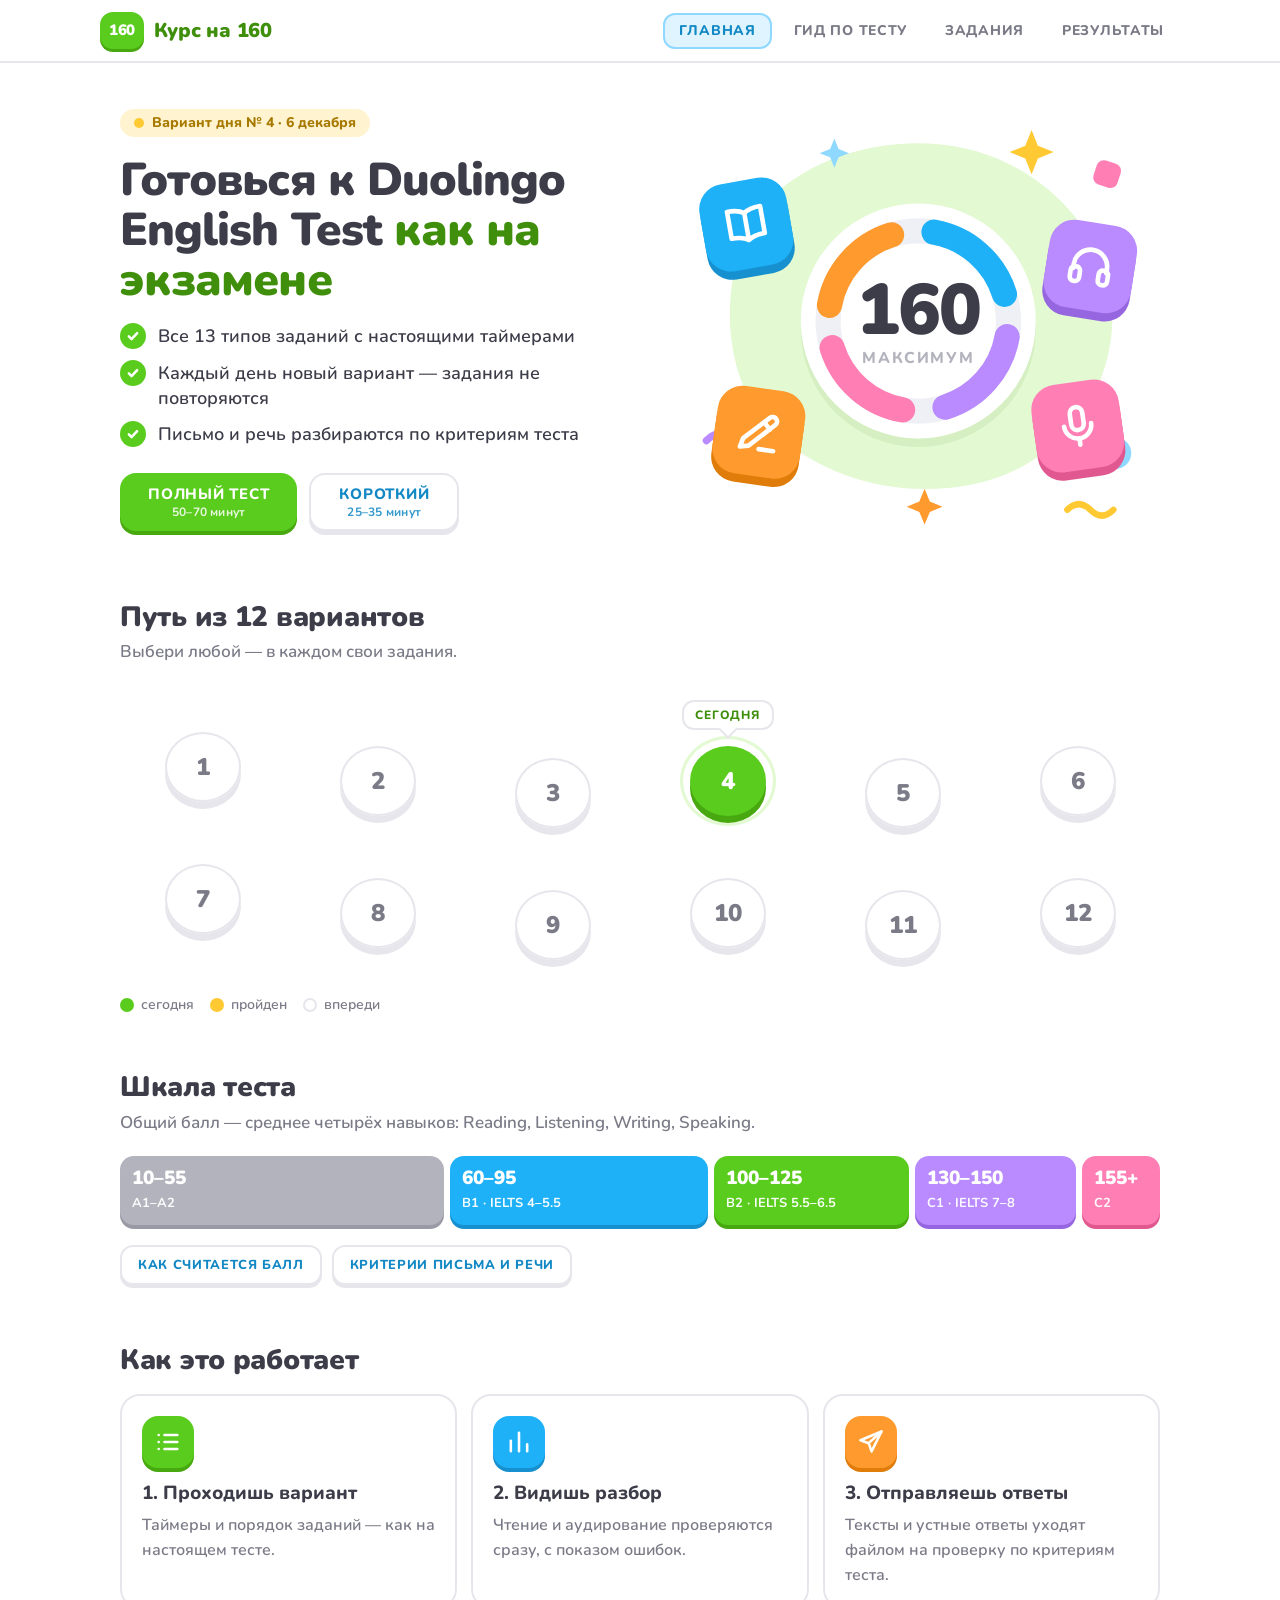
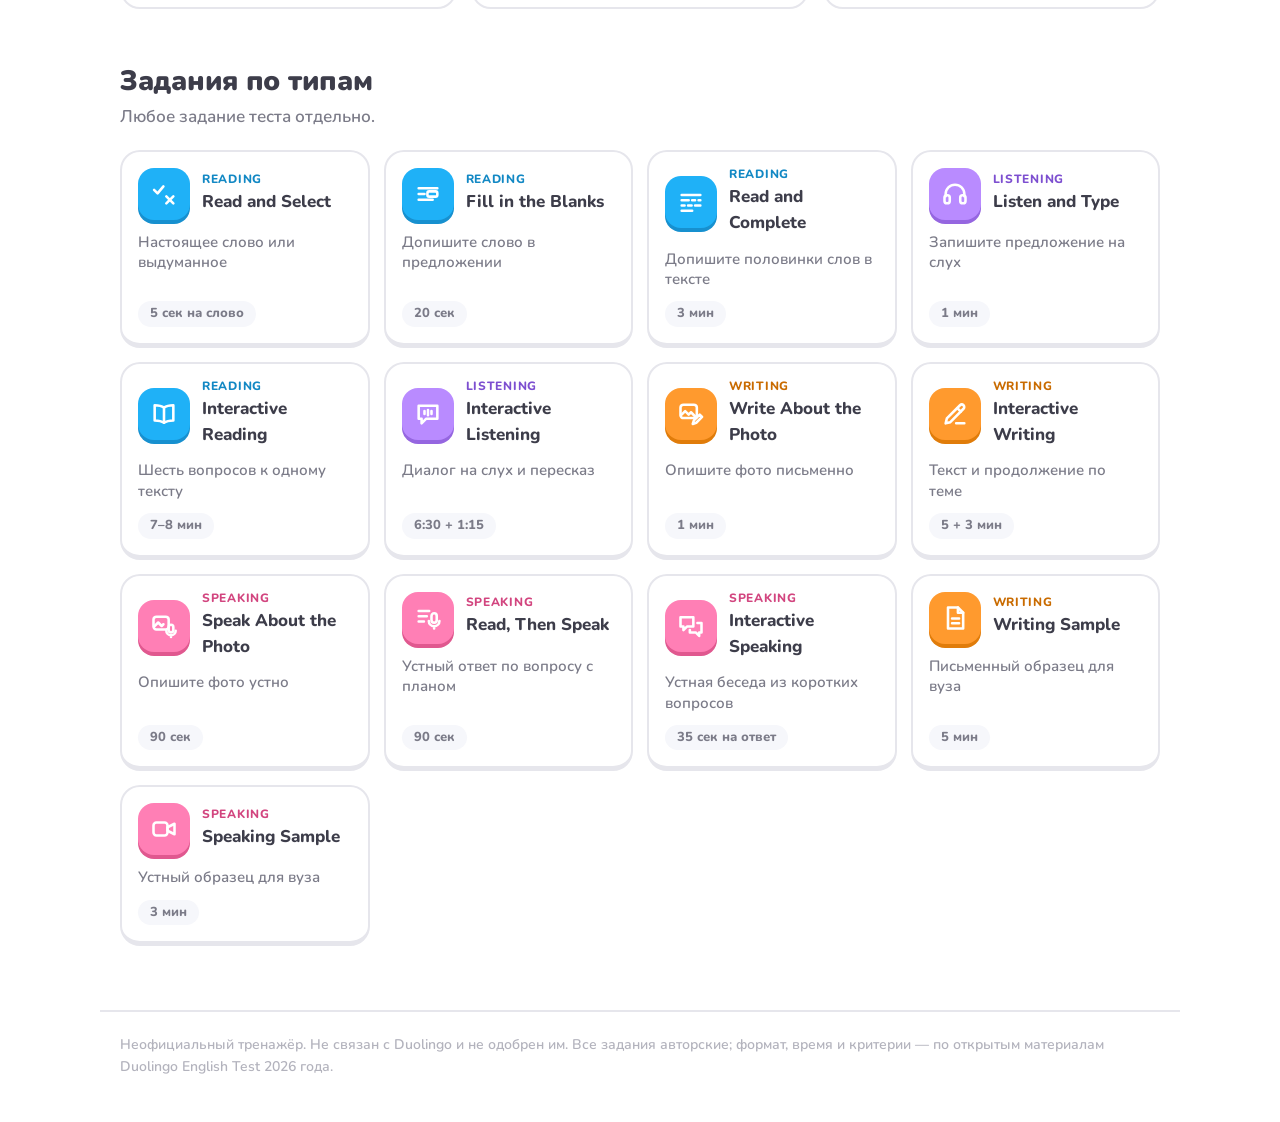
==== commit e526328e: "One reading passage and one conversation per test; prefer better system voices Co-Authored-By: Claud" ====
--- a/index.html
+++ b/index.html
@@ -11,7 +11,7 @@
 <link rel="preconnect" href="https://fonts.googleapis.com">
 <link rel="preconnect" href="https://fonts.gstatic.com" crossorigin>
 <link href="https://fonts.googleapis.com/css2?family=Nunito:wght@500;600;700;800;900&display=swap" rel="stylesheet">
-<link rel="stylesheet" href="css/style.css?v=10">
+<link rel="stylesheet" href="css/style.css?v=11">
 </head>
 <body>
 <header class="top" id="top">
@@ -39,17 +39,17 @@
 
 <div class="toast" id="toast" role="status" aria-live="polite"></div>
 
-<script src="data/words.js?v=10"></script>
-<script src="data/fill.js?v=10"></script>
-<script src="data/complete.js?v=10"></script>
-<script src="data/dictation.js?v=10"></script>
-<script src="data/reading.js?v=10"></script>
-<script src="data/listening.js?v=10"></script>
-<script src="data/prompts.js?v=10"></script>
-<script src="js/core.js?v=10"></script>
-<script src="js/speech.js?v=10"></script>
-<script src="js/tasks.js?v=10"></script>
-<script src="js/guide.js?v=10"></script>
-<script src="js/app.js?v=10"></script>
+<script src="data/words.js?v=11"></script>
+<script src="data/fill.js?v=11"></script>
+<script src="data/complete.js?v=11"></script>
+<script src="data/dictation.js?v=11"></script>
+<script src="data/reading.js?v=11"></script>
+<script src="data/listening.js?v=11"></script>
+<script src="data/prompts.js?v=11"></script>
+<script src="js/core.js?v=11"></script>
+<script src="js/speech.js?v=11"></script>
+<script src="js/tasks.js?v=11"></script>
+<script src="js/guide.js?v=11"></script>
+<script src="js/app.js?v=11"></script>
 </body>
 </html>
